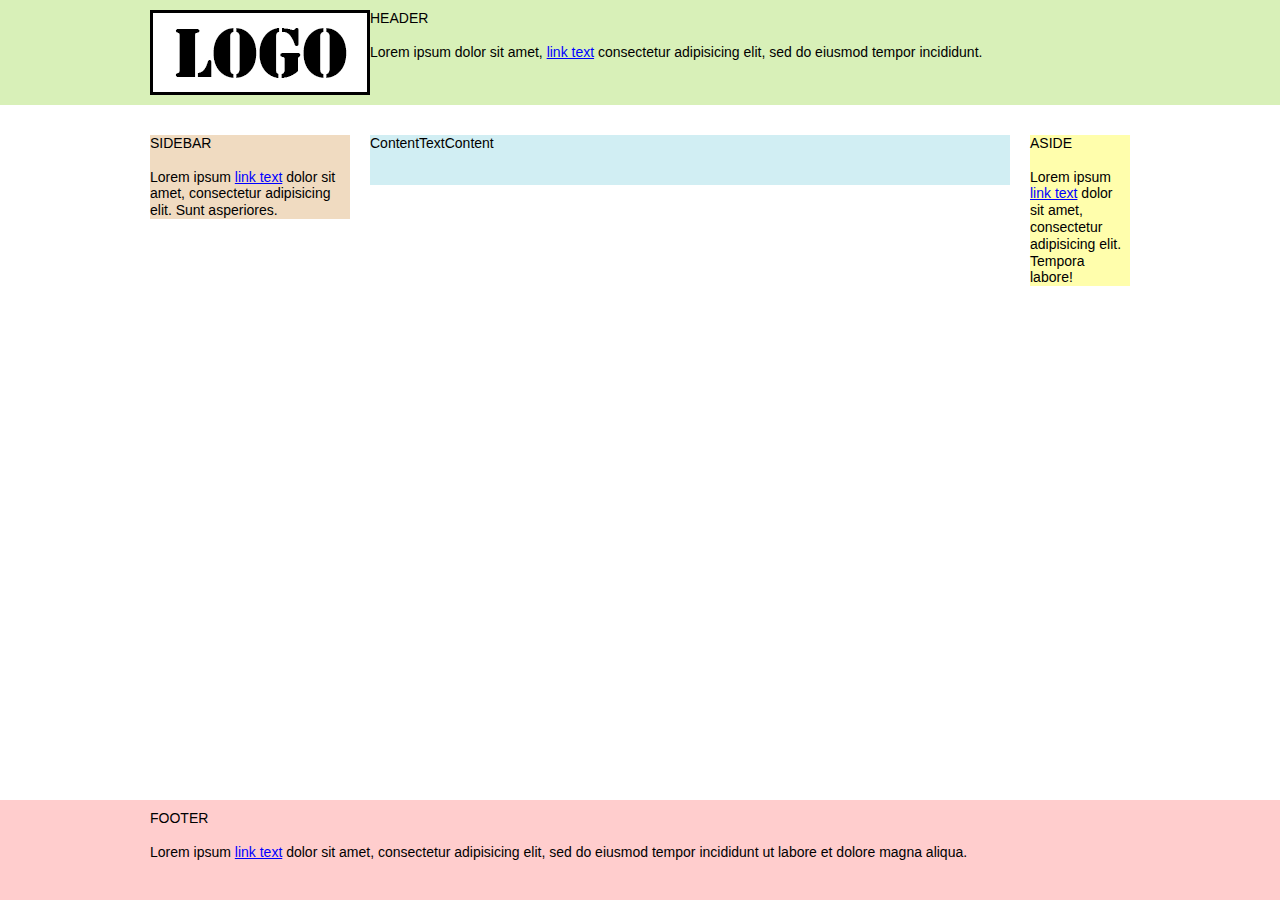
==== index.html @ d997af54 "20151201 1" ====
<!DOCTYPE HTML>
<html>
<head>
	<meta charset="UTF-8">
	<title>WebSite - Home</title>
	<!--[if IE]><script src="http://html5shim.googlecode.com/svn/trunk/html5.js"></script><![endif]-->
	<!--Mobile optimized-->
	<meta name="viewport" content="width=device-width, initial-scale=1">
	<meta name="apple-mobile-web-app-capable" content="yes">
	<meta name="apple-mobile-web-app-status-bar-style" content="black">
	<!--Favicon-->
	<link href="favicon.ico" rel="shortcut icon">
	<!--Main style-->
	<link href="css/all.css" rel="stylesheet" media="screen">
	<!--Media queries style-->
	<link href="css/mq-all.css" rel="stylesheet" media="screen">
	<!--style for IE-->
	<!--[if lte IE 8]><link rel="stylesheet" href="css/ie8.css" media="screen, projection"><![endif]-->
</head>
<body>
<!--wrapper-->
<div class="wrapper">
	<!--header-->
	<header class="header">
		<div class="max-wrap">
			<!--header holder-->
			<div class="header-holder">
				<!--logo-->
				<strong class="logo"><a href="#">WebSite</a></strong>
				<!--logo end-->
				<p>HEADER <br /><br /> Lorem ipsum dolor sit amet, <a href="#">link text</a> consectetur adipisicing elit, sed do eiusmod tempor incididunt.</p>
			</div>
			<!--header holder end-->
		</div>
	</header>
	<!--header end-->

	<!--main-->
	<div class="main">
		<div class="max-wrap">
			<!--main holder-->
			<div class="main-holder">
				<!--main content wrapper-->
				<div class="content-wrap">
					<!--main content-->
					<div class="content">
						ContentTextContent
					</div>
					<!--main content end-->
				</div>
				<!--main content wrapper end-->

				<!--sidebar-->
				<aside class="sidebar">
					SIDEBAR <br /> <br /> Lorem ipsum <a href="#">link text</a> dolor sit amet, consectetur adipisicing elit. Sunt asperiores.
				</aside>
				<!--sidebar-->

				<!--aside-->
				<aside class="aside">
					ASIDE <br /> <br /> Lorem ipsum <a href="#">link text</a> dolor sit amet, consectetur adipisicing elit. Tempora labore!
				</aside>
				<!--aside end-->
			</div>
			<!--main holder end-->
		</div>
	</div>
	<!--main end-->
</div>
<!--wrapper end-->

<!--footer-->
<footer class="footer">
	<div class="max-wrap">
		<!--footer holder-->
		<div class="footer-holder">
			<p>FOOTER <br /> <br /> Lorem ipsum <a href="#">link text</a> dolor sit amet, consectetur adipisicing elit, sed do eiusmod tempor incididunt ut labore et dolore magna aliqua.</p>
		</div>
		<!--footer holder end-->
	</div>
</footer>
<!--footer end-->

<!--JQuery library-->
<script src="js/jquery-1.11.3.min.js"></script>
<!--JQuery UI-->
<script src="js/jquery-ui.min.js"></script>
<!--Widgets-->
<script src="js/widgets.js"></script>
<!--Main functions-->
<script src="js/functions.js"></script>
</body>
</html>
---- css/all.css ----
@import url(fonts.css);
@import url(normalize.css);
@import url(buttons.css);
@import url(sp.css);
@import url(widgets.css);

/*fonts*/
/*@import url(fonts.css);*/
/*fonts end*/

/*normalize*/
/*@import url(normalize.css);*/
/*normalize end*/

/*------ typographic styles ------*/
body{
	font: 14px/1.2 Arial, Helvetica, sans-serif;
	height: 100%;
	color: #000;
	background: #fff;
	min-width: 990px;
}
h1, h2, h3, h4, h5, h6{
	font-weight: 700;
	margin: 0;
	color: #000;
}
h1{
	font-size: 26px;
	line-height: 30px;
	padding: 0 0 20px;
}
h2{
	font-size: 18px;
	line-height: 22px;
	padding: 0 0 20px;
}
h3{
	font-size: 16px;
	line-height: 18px;
	padding: 0 0 15px;
}
h4{
	font-size: 14px;
	line-height: 16px;
	padding: 0 0 10px;
}
h5{
	font-size: 14px;
	line-height: 16px;
	font-weight: 100;
	padding: 0 0 5px;
}
h6{
	font-size: 12px;
	line-height: 14px;
	font-weight: 100;
	padding: 0 0 5px;
}
p{
	padding: 0 0 20px;
	margin: 0;
}
hr{
	line-height: 1px;
	height: 0;
	border: none;
	background: none;
	border-bottom: 1px solid #000;
	margin-bottom: 25px;
}
a{
	color: #00f;
	outline: none;
	text-decoration: underline;
	cursor: pointer;
}
a:hover{
	text-decoration: none;
}
img{
	border: none;
	vertical-align: top;
}
/*
************************************************************
***  If custom font is used globally through css style  ***
***  use this template for tags "b, strong, i, em"       ***
************************************************************
b, strong{
	font-family:'fontNameBold';	
	font-weight:normal;
}
i, em{
	font-family:'fontNameItalic';
	font-style:normal;
}
i b,
i strong
em b,
em strong,
b i,
b em,
strong i,
strong em{
	font-family: 'fontNameBoldItalic';
	font-weight:normal;
	font-style:normal;
}
*/
/*------ typographic styles end ------*/

/*reset-ul*/
[class$="-list"],
[class$="-list"] ul{
	margin:0;
	list-style:none;
	border:0;
	padding:0;
	background:none;
}
/*reset-ul end*/

/*clearfix*/
/*@import url(clearfix.css);*/
/*clearfix end*/

/*sp*/
/*@import url(sp.css);*/
/*sp end*/

/*btn*/
/*@import url(buttons.css);*/
/*btn end*/

/*gradient*/
/*@import url(gradient.css);*/
/*gradient end*/

/*elements form style*/
input[type="text"],
input[type="password"],
input[type="email"],
input[type="search"],
textarea{
	display: block;
	color: #000;
	font: 14px/30px Arial, Helvetica, sans-serif;
	height: 32px;
	width: 100%;
	padding: 0 13px;
	background: #fff;
	box-shadow: none;
	border-radius: 4px;
	border: 1px solid #d5d5d5;
	-webkit-box-sizing: border-box;
	-moz-box-sizing: border-box;
	box-sizing: border-box;
}
textarea{
	padding: 8px 13px;
	min-height: 114px;
	height: 114px;
	line-height: 16px;
	resize: vertical;
}
/*placeholder style*/
input::-webkit-input-placeholder{ color: #968f83; }
textarea::-webkit-input-placeholder{ color: #968f83; }
input:-moz-placeholder{ color: #968f83; }
textarea:-moz-placeholder{ color: #968f83; }
input::-moz-placeholder{ color: #968f83; opacity: 1; }
textarea::-moz-placeholder{ color: #968f83; opacity: 1; }
input:-ms-input-placeholder{ color: #968f83; opacity: 1; }
textarea:-ms-input-placeholder{ color: #968f83; opacity: 1; }
input.placeholder{ color: #968f83; opacity: 1; }
textarea.placeholder{ color: #968f83; opacity: 1; }
/*placeholder style end*/
/*placeholder hidden*/
input:focus::-webkit-input-placeholder,
textarea:focus::-webkit-input-placeholder{ color: transparent !important; }
input:focus:-moz-placeholder,
textarea:focus:-moz-placeholder{ color: transparent !important; }
input:focus::-moz-placeholder,
textarea:focus::-moz-placeholder{ color: transparent !important; }
input:focus:-ms-input-placeholder,
textarea:focus:-ms-input-placeholder{ color: transparent !important; }
input.placeholder:focus,
textarea.placeholder:focus{ color: transparent !important; }
/*placeholder hidden end*/
.form-line{ padding: 0 0 10px; }
.label-holder{ padding: 0 0 10px; }
.label-holder,
label{
	color: #000;
	font-size: 13px;
	line-height: 15px;
}
.form-buttons{ padding: 0; }
/*form focus*/
input[type="text"]:focus,
input[type="password"]:focus,
input[type="email"]:focus,
input[type="search"]:focus,
textarea:focus{
	border-color: #1caff6;
	box-shadow: inset 0 0 0 1px #1caff6, 0 0 20px rgba(28, 175, 246, 0.76);
}
input:focus::-webkit-input-placeholder{ color: #9e9e9e; }
input:focus:-moz-placeholder{ color: #9e9e9e; }
input:focus::-moz-placeholder{ color: #9e9e9e; opacity: 1; }
input:focus:-ms-input-placeholder{ color: #9e9e9e; opacity: 1; }
input:focus .placeholder{ color: #9e9e9e; opacity: 1; }
/*form focus end*/
/*form error*/
input.error,
textarea.error{
	color: #ff4e3d;
	border-color: #ff4e3d;
	box-shadow: inset 0 0 0 1px #ff4e3d, inset 0 0 20px 0 rgba(255, 78, 61, 0.86);
}
input.error::-webkit-input-placeholder{ color: #f00; }
input.error:-moz-placeholder{ color: #f00; }
input.error::-moz-placeholder{ color: #f00; opacity: 1; }
input.error:-ms-input-placeholder{ color: #f00; opacity: 1; }
input.error .placeholder{ color: #f00; opacity: 1; }
/*form error end*/
/*radio and checkbox*/
input[type="radio"]{ float: left; height: 15px; width: 16px; margin: 0; padding: 0; }
input[type="checkbox"]{ width: 16px; height: 16px; padding: 0; margin: 0; }
/*radio and checkbox end*/
/*form error end*/
/*elements form style end*/

/*unordered list (UL) styling*/
.default-list{
	padding: 0 0 15px;
}
.default-list li{
	padding: 0 0 10px 25px;
	position: relative;
}
.default-list li:after{
	content: '';
	position: absolute;
	left: 5px;
	top: 5px;
	height: 5px;
	width: 5px;
	background: #7e7e7e;
	border-radius: 50%;
}
/*unordered list (UL) styling end*/

/*numbered list (OL) styling*/
.decimal-list{
	counter-reset: section;
	padding: 0 0 10px;
	font-size: 12px;
	line-height: 1.333;
}
.decimal-list:after{
	content: "";
	display: block;
	clear: both;
}
.decimal-list > li{
	counter-increment: section;
	height: 1%;
	overflow: hidden;
	padding: 0 0 10px 50px;
}
.decimal-list > li:before{
	float: left;
	text-align: center;
	width: 20px; /*ширина контейнера с номером*/
	height: 20px; /*высота контейнера с номером*/
	content: counter(section); /*content: counter(section) ".";*/
	border: 1px solid #000; /*бордер на нумерации*/
	line-height: 20px;
	padding: 3px; /*внутренние отступы в контейнере с номером*/
	margin: 0 10px 0 -40px; /*выдижение контейнера за пределы пункта меню*/
}
/*numbered list (OL) styling end*/

/*default table styling*/
.default-table{
	width: 100%;
	border: none;
	margin-bottom: 20px;
}
.default-table td,
.default-table th{
	padding: 10px;
	font-size: 15px;
	line-height: 1.26;
	background-color: #e8e8e3;
	border: 2px solid #f7f7f7;
	text-align: center;
}
.default-table tbody td{
	vertical-align: top;
}
.default-table thead th:first-child,
.default-table tbody td:first-child{
	text-align: left;
}
.default-table thead th{
	color: #676556;
	font-size: 15px;
	font-weight: bold;
	vertical-align: top;
	background-color: #deddd8;
}
/*default table styling end*/

/*main blocks*/
.wrapper{
	margin: 0 auto;
	min-height: 100%;
	height: auto !important;
	height: 100%;
	overflow: hidden;
	position: relative;
}
.header{
	position: relative;
	z-index: 5;
}
.main{
	padding: 30px 0 130px;
	position: relative;
	clear: both;
	z-index: 4;
}
.main-holder{
	width: 100%;
}
.main-holder:before,
.main-holder:after { content: ""; display: table; }
.main-holder:after { clear: both; }
.content-wrap{
	float: left;
	width: 100%;
}
.content-wrap .content{
	margin: 0 120px 0 220px;
	min-height: 50px;
}
.sidebar{
	display: inline;
	float: left;
	margin: 0 0 0 -100%;
	width: 200px;
}
.aside{
	display: inline;
	float: right;
	margin: 0 0 0 -100px;
	width: 100px;
}
.footer{
	margin: -100px auto 0;
	height: 100px;
	position: relative;
	clear: both;
	z-index: 5;
}
.max-wrap{
	max-width: 990px;
	margin: 0 auto;
	padding: 0 5px;
}
/*main blocks end*/

/*header*/
/*header holder*/
.header-holder{
	padding: 10px 0;
}
.header-holder:before,
.header-holder:after { content: ""; display: table; }
.header-holder:after { clear: both; }
/*logo*/
.logo{
	float: left;
	background: url(../img/logo.png) no-repeat;
	width: 220px;
	height: 85px;
	text-indent: -9999px;
	overflow: hidden;
	margin: 0;
}
.logo a{
	display: block;
	height: 100%;
}
/*logo end*/

/*header holder end*/
/*header end*/

/*main*/
/*main end*/

/*footer*/
/*footer holder*/
.footer-holder{
	padding: 10px 0 0;
}
/*footer holder end*/
/*footer end*/

.header{ background: #d8f0b8; }
.content{ background: #d1eef3; }
.sidebar{ background: #f0dbc1; }
.aside{ background: #fffeac; }
.footer{ background: #ffcdcd; }
---- css/mq-all.css ----
@import url(768.css) only screen and (max-width:991px);
@import url(640.css) only screen and (max-width:767px);
@import url(320.css) only screen and (max-width:639px);
---- css/ie8.css ----
﻿
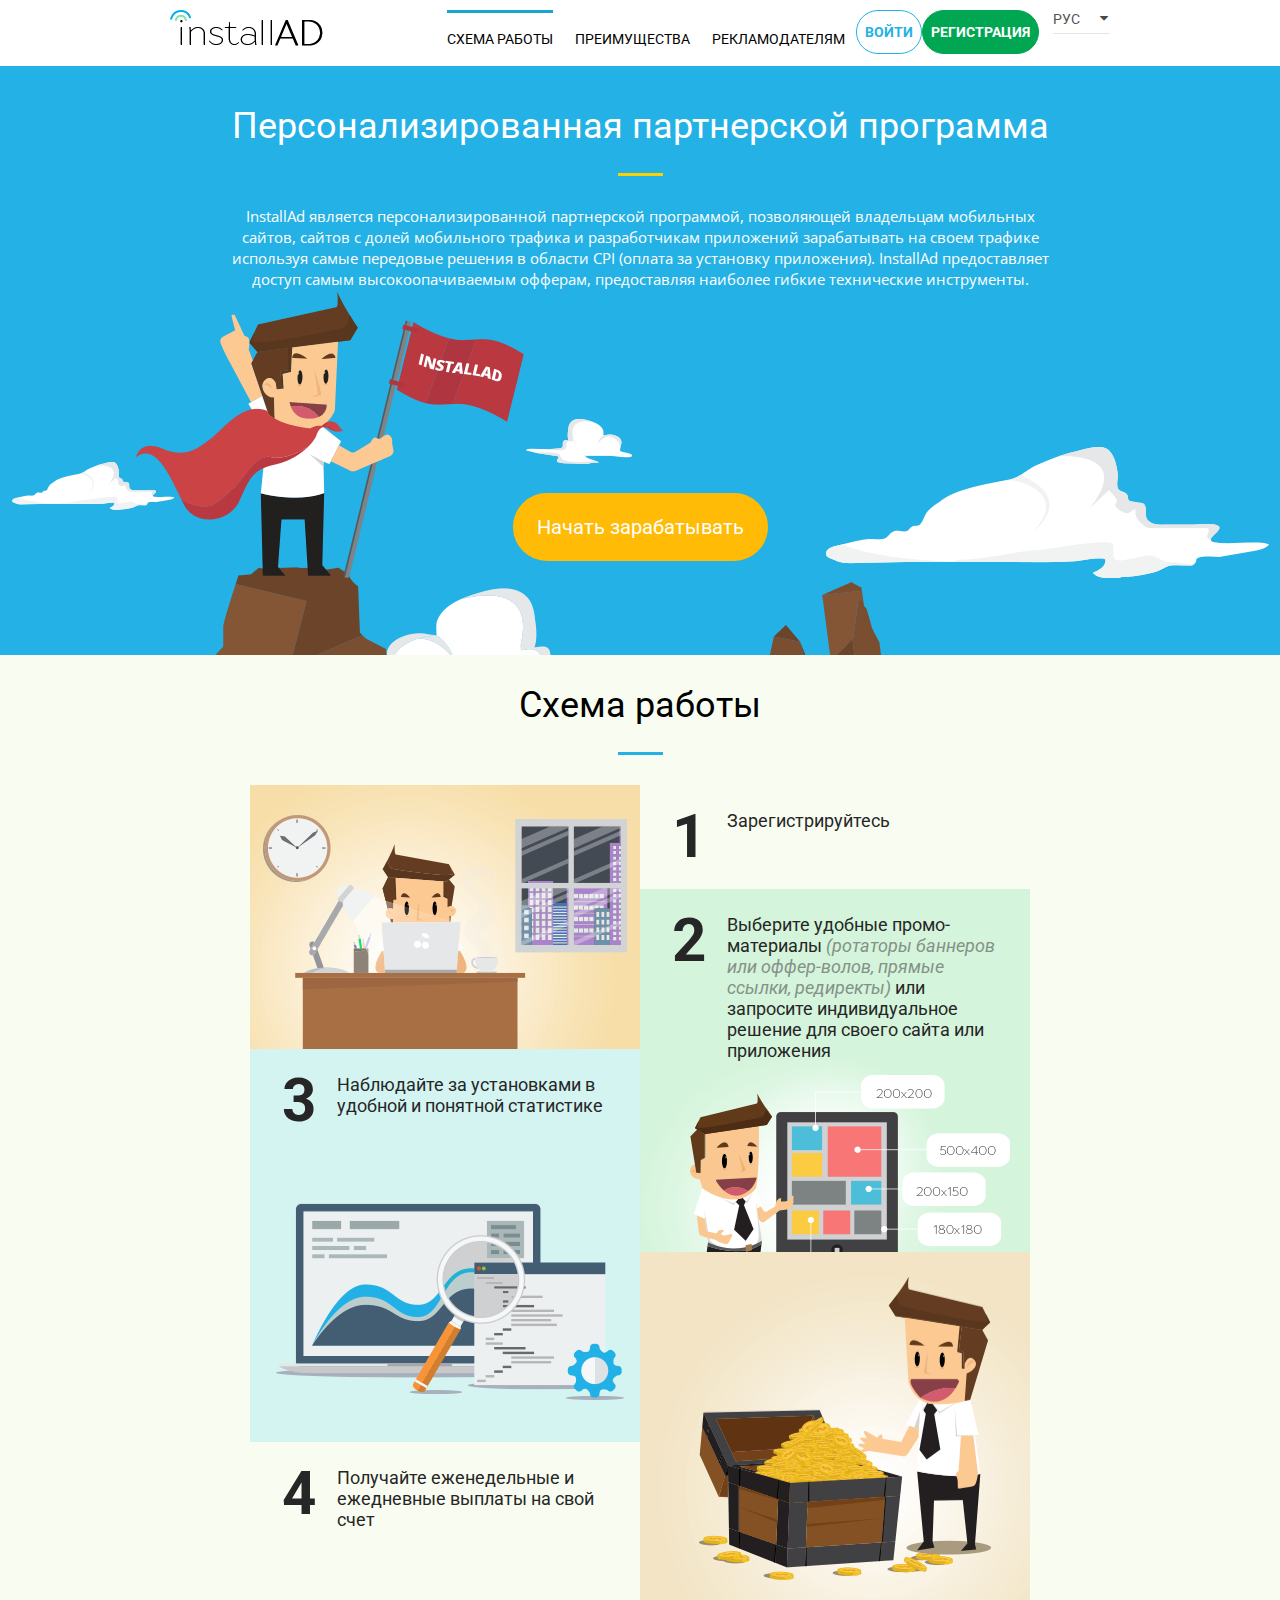
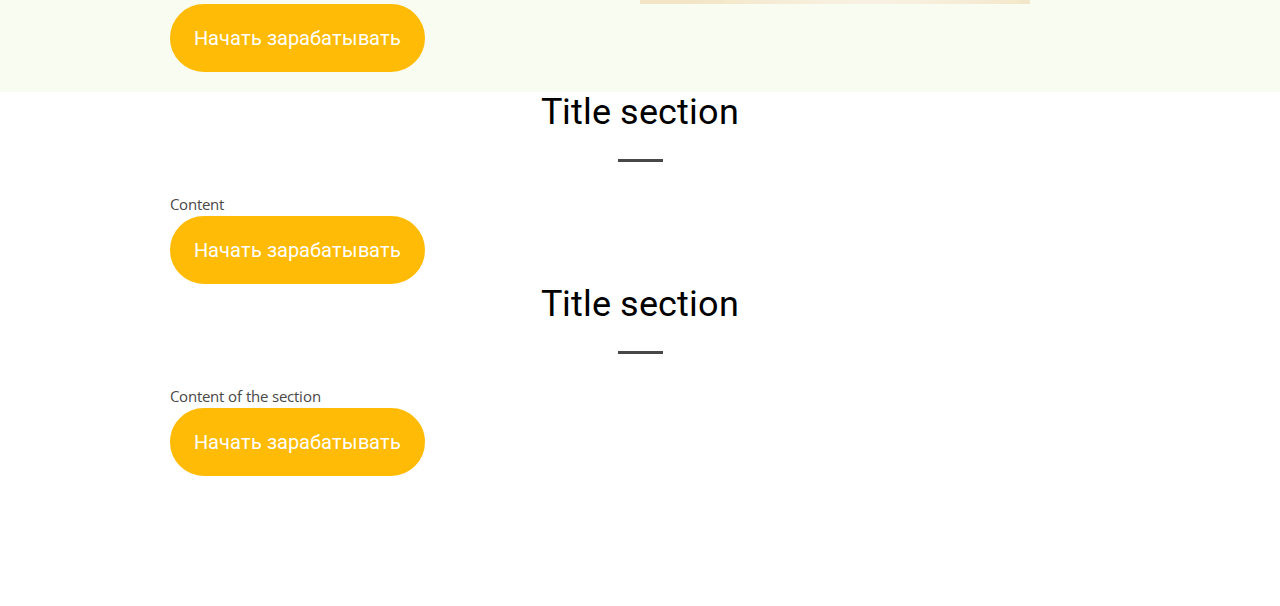
==== commit 42476dd2: "20151202 1" ====
--- a/index.html
+++ b/index.html
@@ -2,7 +2,7 @@
 <html>
 <head>
 	<meta charset="UTF-8">
-	<title>WebSite - Home</title>
+	<title>InstallAD</title>
 	<!--[if IE]><script src="http://html5shim.googlecode.com/svn/trunk/html5.js"></script><![endif]-->
 	<!--Mobile optimized-->
 	<meta name="viewport" content="width=device-width, initial-scale=1">
@@ -18,7 +18,6 @@
 	<!--[if lte IE 8]><link rel="stylesheet" href="css/ie8.css" media="screen, projection"><![endif]-->
 </head>
 <body>
-<!--wrapper-->
 <div class="wrapper">
 	<!--header-->
 	<header class="header">
@@ -26,9 +25,36 @@
 			<!--header holder-->
 			<div class="header-holder">
 				<!--logo-->
-				<strong class="logo"><a href="#">WebSite</a></strong>
-				<!--logo end-->
-				<p>HEADER <br /><br /> Lorem ipsum dolor sit amet, <a href="#">link text</a> consectetur adipisicing elit, sed do eiusmod tempor incididunt.</p>
+				<strong class="logo"><a href="#">InstallAD</a></strong><!--logo end-->
+				<!--lang-->
+				<div class="lang">
+					<div class="lang-active"><a>Рус</a></div>
+					<i class="fa fa-caret-down"></i>
+					<ul class="lang-list">
+						<li><a href="#">Eng</a></li>
+						<li><a href="#">Ger</a></li>
+					</ul>
+				</div>
+				<!--lang end-->
+				<!--header options-->
+				<div class="header-options">
+					<!-- main navigation -->
+					<nav class="nav">
+						<ul class="nav-list">
+							<li class="active"><a>Схема работы</a></li>
+							<li><a href="#">Преимущества</a></li>
+							<li><a href="#">Рекламодателям</a></li>
+						</ul>
+					</nav>
+					<!-- main navigation end -->
+					<!--login group-->
+					<div class="login-group">
+						<a href="#" class="btn-login">войти</a>
+						<a href="#" class="btn-reg">регистрация</a>
+					</div>
+					<!--login group end-->
+				</div>
+				<!--header options end-->
 			</div>
 			<!--header holder end-->
 		</div>
@@ -37,49 +63,84 @@
 
 	<!--main-->
 	<div class="main">
-		<div class="max-wrap">
-			<!--main holder-->
-			<div class="main-holder">
-				<!--main content wrapper-->
-				<div class="content-wrap">
-					<!--main content-->
-					<div class="content">
-						ContentTextContent
+		<!--section personalization-->
+		<section class="section sect-person">
+			<div class="max-wrap">
+				<div class="sect-person-holder">
+					<div class="sect-title sect-person-title"><h2>Персонализированная партнерской программа</h2></div>
+					<div class="sect-person-text">InstallAd является персонализированной партнерской программой, позволяющей владельцам мобильных сайтов, сайтов с долей мобильного трафика и разработчикам приложений зарабатывать на своем трафике используя самые передовые решения в области CPI (оплата за установку приложения). InstallAd предоставляет доступ самым высокоопачиваемым офферам, предоставляя наиболее гибкие технические инструменты.</div>
+					<div class="sect-person-earn">
+						<a href="#" class="btn-default">Начать зарабатывать</a>
 					</div>
-					<!--main content end-->
 				</div>
-				<!--main content wrapper end-->
+			</div>
+		</section>
+		<!--section personalization-->
 
-				<!--sidebar-->
-				<aside class="sidebar">
-					SIDEBAR <br /> <br /> Lorem ipsum <a href="#">link text</a> dolor sit amet, consectetur adipisicing elit. Sunt asperiores.
-				</aside>
-				<!--sidebar-->
+		<!--section scheme work-->
+		<section class="section sect-scheme">
+			<div class="max-wrap">
+				<div class="sect-scheme-holder">
+					<div class="sect-title sect-scheme-title"><h2>Схема работы</h2></div>
+					<div class="scheme">
+						<div class="scheme-col scheme-col-right">
+							<div class="scheme-item scheme-item-01">
+								<span class="scheme-item-num">1</span>
+								<div class="scheme-item-text">Зарегистрируйтесь</div>
+							</div>
+							<div class="scheme-item scheme-item-02">
+								<span class="scheme-item-num">2</span>
+								<div class="scheme-item-text">Выберите удобные промо-материалы <em>(ротаторы баннеров или оффер-волов, прямые ссылки, редиректы)</em> или запросите индивидуальное решение для своего сайта или приложения</div>
+							</div>
+							<div class="scheme-item scheme-item-postfix"></div>
+						</div>
+						<div class="scheme-col scheme-col-left">
+							<div class="scheme-item scheme-item-prefix"></div>
+							<div class="scheme-item scheme-item-03">
+								<span class="scheme-item-num">3</span>
+								<div class="scheme-item-text">Наблюдайте за установками в удобной и понятной статистике</div>
+							</div>
+							<div class="scheme-item scheme-item-04">
+								<span class="scheme-item-num">4</span>
+								<div class="scheme-item-text">Получайте еженедельные и ежедневные выплаты на свой счет</div>
+							</div>
+						</div>
+					</div>
+					<a href="#" class="btn-default">Начать зарабатывать</a>
+				</div>
+			</div>
+		</section>
+		<!--section scheme work-->
 
-				<!--aside-->
-				<aside class="aside">
-					ASIDE <br /> <br /> Lorem ipsum <a href="#">link text</a> dolor sit amet, consectetur adipisicing elit. Tempora labore!
-				</aside>
-				<!--aside end-->
+		<!--section benefits-->
+		<section class="section sect-benefits">
+			<div class="max-wrap">
+				<div class="sect-benefits-holder">
+					<div class="sect-title sect-benefits-title"><h2>Title section</h2></div>
+					<ul class="benefits-list">Content
+						<li class="benefits-item"></li>
+					</ul>
+					<a href="#" class="btn-default">Начать зарабатывать</a>
+				</div>
 			</div>
-			<!--main holder end-->
-		</div>
+		</section>
+		<!--section benefits-->
+
+		<!--section aaa-->
+		<section class="section sect-aaa">
+			<div class="max-wrap">
+				<div class="sect-holder">
+					<div class="sect-title"><h2>Title section</h2></div>
+					<div class="sect-content">Content of the section</div>
+					<a href="#" class="btn-default">Начать зарабатывать</a>
+				</div>
+			</div>
+		</section>
+		<!--section aaa-->
 	</div>
 	<!--main end-->
 </div>
 <!--wrapper end-->
-
-<!--footer-->
-<footer class="footer">
-	<div class="max-wrap">
-		<!--footer holder-->
-		<div class="footer-holder">
-			<p>FOOTER <br /> <br /> Lorem ipsum <a href="#">link text</a> dolor sit amet, consectetur adipisicing elit, sed do eiusmod tempor incididunt ut labore et dolore magna aliqua.</p>
-		</div>
-		<!--footer holder end-->
-	</div>
-</footer>
-<!--footer end-->
 
 <!--JQuery library-->
 <script src="js/jquery-1.11.3.min.js"></script>
--- a/css/all.css
+++ b/css/all.css
@@ -1,3 +1,5 @@
+@import url(https://fonts.googleapis.com/css?family=Open+Sans|Roboto:400,400italic,700&subset=latin,cyrillic);
+@import url(../font-awesome-4.5.0/css/font-awesome.min.css);
 @import url(fonts.css);
 @import url(normalize.css);
 @import url(buttons.css);
@@ -14,11 +16,10 @@
 
 /*------ typographic styles ------*/
 body{
-	font: 14px/1.2 Arial, Helvetica, sans-serif;
+	font: 15px/24px 'Open Sans', Arial, Helvetica, sans-serif;
 	height: 100%;
-	color: #000;
+	color: #4a4747;
 	background: #fff;
-	min-width: 990px;
 }
 h1, h2, h3, h4, h5, h6{
 	font-weight: 700;
@@ -31,8 +32,7 @@
 	padding: 0 0 20px;
 }
 h2{
-	font-size: 18px;
-	line-height: 22px;
+	font: 36px/40px 'Roboto', Arial, Helvetica, sans-serif;
 	padding: 0 0 20px;
 }
 h3{
@@ -73,7 +73,6 @@
 	color: #00f;
 	outline: none;
 	text-decoration: underline;
-	cursor: pointer;
 }
 a:hover{
 	text-decoration: none;
@@ -314,7 +313,13 @@
 }
 /*default table styling end*/
 
-/*main blocks*/
+.max-wrap{
+	max-width: 960px;
+	margin: 0 auto;
+	padding: 0 10px;
+}
+
+/*main wrapper*/
 .wrapper{
 	margin: 0 auto;
 	min-height: 100%;
@@ -323,57 +328,11 @@
 	overflow: hidden;
 	position: relative;
 }
+/*header*/
 .header{
 	position: relative;
 	z-index: 5;
 }
-.main{
-	padding: 30px 0 130px;
-	position: relative;
-	clear: both;
-	z-index: 4;
-}
-.main-holder{
-	width: 100%;
-}
-.main-holder:before,
-.main-holder:after { content: ""; display: table; }
-.main-holder:after { clear: both; }
-.content-wrap{
-	float: left;
-	width: 100%;
-}
-.content-wrap .content{
-	margin: 0 120px 0 220px;
-	min-height: 50px;
-}
-.sidebar{
-	display: inline;
-	float: left;
-	margin: 0 0 0 -100%;
-	width: 200px;
-}
-.aside{
-	display: inline;
-	float: right;
-	margin: 0 0 0 -100px;
-	width: 100px;
-}
-.footer{
-	margin: -100px auto 0;
-	height: 100px;
-	position: relative;
-	clear: both;
-	z-index: 5;
-}
-.max-wrap{
-	max-width: 990px;
-	margin: 0 auto;
-	padding: 0 5px;
-}
-/*main blocks end*/
-
-/*header*/
 /*header holder*/
 .header-holder{
 	padding: 10px 0;
@@ -385,8 +344,8 @@
 .logo{
 	float: left;
 	background: url(../img/logo.png) no-repeat;
-	width: 220px;
-	height: 85px;
+	width: 153px;
+	height: 36px;
 	text-indent: -9999px;
 	overflow: hidden;
 	margin: 0;
@@ -396,23 +355,317 @@
 	height: 100%;
 }
 /*logo end*/
-
+/*lang*/
+.lang{
+	float: right;
+	letter-spacing: normal;
+	font-size: 14px;
+	min-width: 57px;
+	position: relative;
+	text-align: left;
+	cursor: pointer;
+	-webkit-transition: 0.2s;
+	transition: 0.2s;
+	z-index: 5;
+}
+.lang .fa-caret-down{
+	line-height: 18px;
+	position: absolute;
+	right: 2px;
+	top: 4px;
+	margin-top: -5px;
+}
+.lang .fa-caret-down:before{
+	line-height: 18px;
+}
+.lang-active{
+	white-space: nowrap;
+	overflow: hidden;
+	-ms-text-overflow: ellipsis;
+	text-overflow: ellipsis;
+	padding-right: 14px;
+	border-bottom: 1px solid #e5e5e5;
+}
+.lang:hover .lang-active{ border-color: #24b1e5; }
+.lang a{
+	color: #525252;
+	font: 14px/18px 'Roboto', Arial, Helvetica, sans-serif;
+	text-transform: uppercase;
+	text-decoration: none;
+	display: block;
+	padding: 0 0 5px;
+}
+.lang-list{
+	position: absolute;
+	left: -10%;
+	top: -9999px;
+	padding: 8px 10% 0;
+	min-width: 120%;
+	opacity: 0;
+	-webkit-transition: opacity 0.3s;
+	transition: opacity 0.3s;
+	background: rgba(255, 255, 255, 0.7);
+	-ms-filter: progid:DXImageTransform.Microsoft.Alpha(Opacity=30);
+	filter: progid:DXImageTransform.Microsoft.Alpha(Opacity=30);
+}
+.lang:hover .lang-list{
+	top: 100%;
+	opacity: 1;
+}
+.lang-list li{
+	white-space: nowrap;
+	overflow: hidden;
+	-ms-text-overflow: ellipsis;
+	text-overflow: ellipsis;
+}
+.lang-list a:hover{
+	color: #24b1e5;
+}
+/*lang end*/
+/*header options*/
+.header-options{
+	margin: 0 71px 0 160px;
+	text-align: right;
+	font-size: 0;
+	letter-spacing: -4px;
+}
+/*main navigation*/
+.nav{
+	display: inline-block;
+	vertical-align: top;
+	text-align: left;
+}
+.nav-list li{
+	display: inline-block;
+	margin: 0 11px;
+}
+.nav-list li a{
+	display: inline-block;
+	padding: 20px 0 0;
+	position: relative;
+	font: 14px/18px 'Roboto', Arial, Helvetica, sans-serif;
+	color: #000;
+	letter-spacing: normal;
+	text-decoration: none;
+	text-transform: uppercase;
+	cursor: default;
+}
+.nav-list li a:link{
+	cursor: pointer;
+}
+.nav-list li a:before{
+	content: '';
+	position: absolute;
+	left: 0;
+	top: 0;
+	height: 0;
+	width: 0;
+	border-top: 3px solid #17a6cc;
+	-webkit-transition: 0.2s;
+	transition: 0.2s;
+}
+.nav-list li a:hover:before,
+.nav-list li.active>a:before{
+	width: 100%;
+}
+/*main navigation end*/
+/*login group*/
+.login-group{
+	display: inline-block;
+	vertical-align: top;
+}
+.btn-login{
+	padding: 12px 8px;
+	font: 700 14px/18px 'Roboto', Arial, Helvetica, sans-serif;
+	color: #24b1e5;
+	letter-spacing: normal;
+	text-transform: uppercase;
+	border: 1px solid #24b1e5;
+	background: #fff;
+	border-radius: 50px;
+	-webkit-transition: 0.2s;
+	transition: 0.2s;
+}
+.btn-login:hover{
+	color: #fff;
+	background: #24b1e5;
+}
+.btn-login:active{
+	color: #fff;
+	background: #0f95e5;
+}
+.btn-reg{
+	padding: 12px 8px;
+	font: 700 14px/18px 'Roboto', Arial, Helvetica, sans-serif;
+	color: #fff;
+	letter-spacing: normal;
+	text-transform: uppercase;
+	border: 1px solid #00a651;
+	background: #00a651;
+	border-radius: 50px;
+	-webkit-transition: 0.2s;
+	transition: 0.2s;
+}
+.btn-reg:hover{
+	border-color: #12c167;
+	background: #12c167;
+}
+.btn-reg:active{
+	background: #04c152;
+	border-color: #04c152;
+}
+/*login group end*/
+/*header options end*/
 /*header holder end*/
 /*header end*/
 
 /*main*/
+.main{
+	padding: 0 0 130px;
+	position: relative;
+	clear: both;
+	z-index: 4;
+}
+
+/*style for all sections*/
+.sect-title h2{
+	position: relative;
+	text-align: center;
+	padding: 0 0 30px;
+	margin: 0 0 30px;
+}
+.sect-title h2:after{
+	content: '';
+	position: absolute;
+	left: 50%;
+	bottom: 0;
+	height: 0;
+	width: 45px;
+	margin-left: -22px;
+	border-top: 3px solid #4a4747;
+}
+/*style for all sections end*/
+
+/*section personalization*/
+.sect-person{
+	background: #24b1e5 url(../img/bg-personalization.png) no-repeat 50% 100%;
+}
+.sect-person-holder{
+	padding: 40px 0 365px;
+	position: relative;
+}
+.sect-person-title{
+	padding: 0 55px;
+}
+.sect-person-title h2{
+	color: #fff;
+}
+.sect-person-title h2:after{
+	border-top: 3px solid #fdd200;
+}
+.sect-person-text{
+	color: #fff;
+	font-size: 15px;
+	line-height: 21px;
+	text-align: center;
+	padding: 0 55px;
+}
+.sect-person-earn{
+	text-align: center;
+	position: absolute;
+	bottom: 94px;
+	left: 0;
+	width: 100%;
+}
+/*section personalization end*/
+
+/*section scheme work*/
+.sect-scheme{
+	background: #f9fdf1;
+}
+.sect-scheme-holder{
+	padding: 30px 0 20px;
+}
+.sect-scheme-title h2:after{
+	border-color: #24b1e5;
+}
+.scheme{
+	max-width: 780px;
+	margin: 0 auto;
+	overflow: hidden;
+}
+.scheme-col{
+	width: 50%;
+}
+.scheme-col-right{
+	float: right;
+}
+.scheme-col-left{
+	float: left;
+}
+.scheme-item{
+	padding: 20px 32px;
+	overflow: hidden;
+}
+.scheme-item-num{
+	position: relative;
+	font: bold 60px/64px 'Roboto', Arial, Helvetica, sans-serif;
+	color: #262626;
+	float: left;
+	min-width: 55px;
+	padding: 0 10px 0 0;
+}
+.scheme-item-text{
+	font: 18px/21px 'Roboto', Arial, Helvetica, sans-serif;
+	color: #262626;
+	overflow: hidden;
+	padding: 5px 0 0;
+}
+.scheme-item-text > em{
+	font-style: italic;
+	color: #849187;
+}
+.scheme-item-01{
+	background: #f9fdf1;
+}
+.scheme-item-02{
+	background: #d4f4db url(../img/bg-scheme-02.png) no-repeat 0 100%;
+	-webkit-background-size: contain;
+	background-size: contain;
+	min-height: 363px;
+	padding-bottom: 160px;
+}
+.scheme-item-postfix{
+	background: #f2e4c5 url(../img/bg-scheme-04.png) no-repeat 0 100%;
+	-webkit-background-size: contain;
+	background-size: contain;
+	padding: 0;
+}
+.scheme-item-postfix:before{
+	content: '';
+	display: block;
+	padding: 90.2% 0 0;
+}
+.scheme-item-prefix{
+	background: #f7dea9 url(../img/bg-scheme-01.png) no-repeat 0 100%;
+	-webkit-background-size: contain;
+	background-size: contain;
+	padding: 0;
+}
+.scheme-item-prefix:before{
+	content: '';
+	display: block;
+	padding: 67.8% 0 0;
+}
+.scheme-item-03{
+	background: #d4f4f2 url(../img/bg-scheme-03.png) no-repeat 0 100%;
+	-webkit-background-size: contain;
+	background-size: contain;
+	padding-bottom: 79.2%;
+}
+.scheme-item-04{
+	background: #f9fdf1;
+}
+/*section scheme work end*/
 /*main end*/
-
-/*footer*/
-/*footer holder*/
-.footer-holder{
-	padding: 10px 0 0;
-}
-/*footer holder end*/
-/*footer end*/
-
-.header{ background: #d8f0b8; }
-.content{ background: #d1eef3; }
-.sidebar{ background: #f0dbc1; }
-.aside{ background: #fffeac; }
-.footer{ background: #ffcdcd; }+/*main wrapper end*/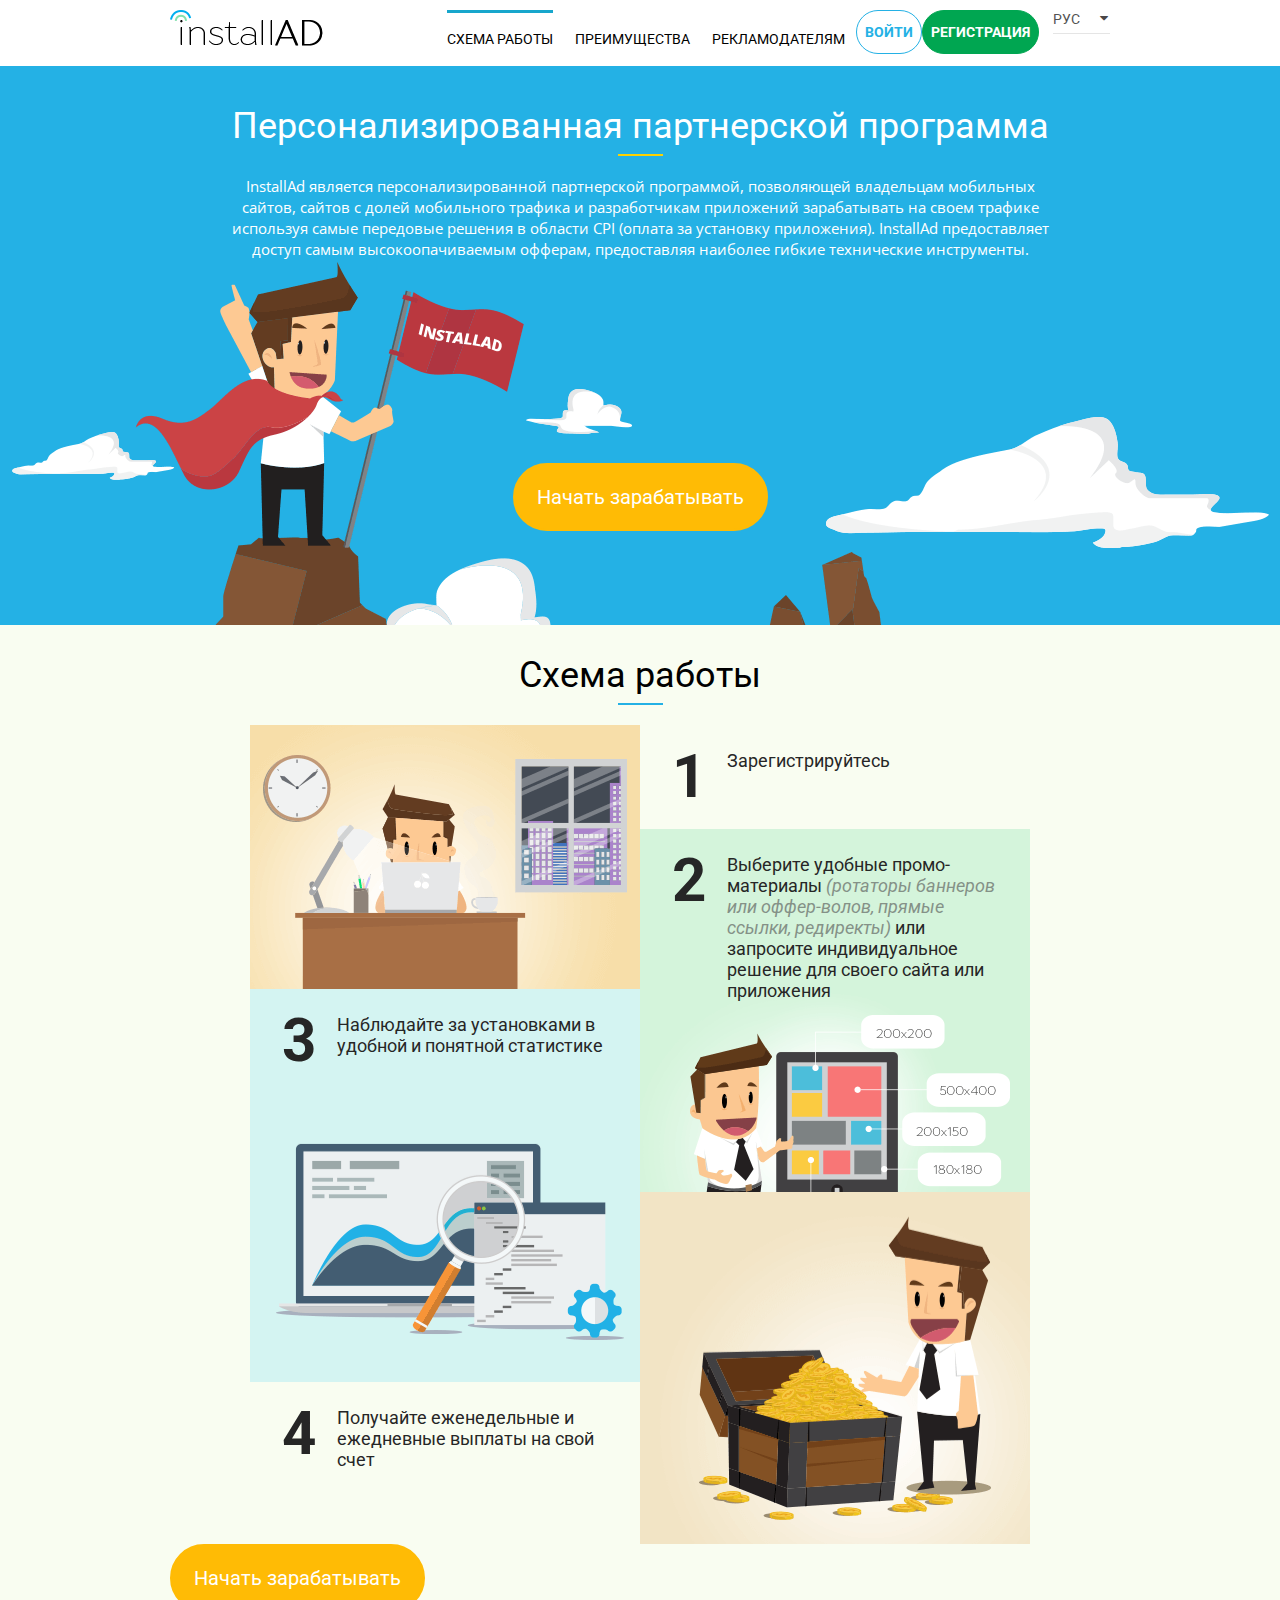
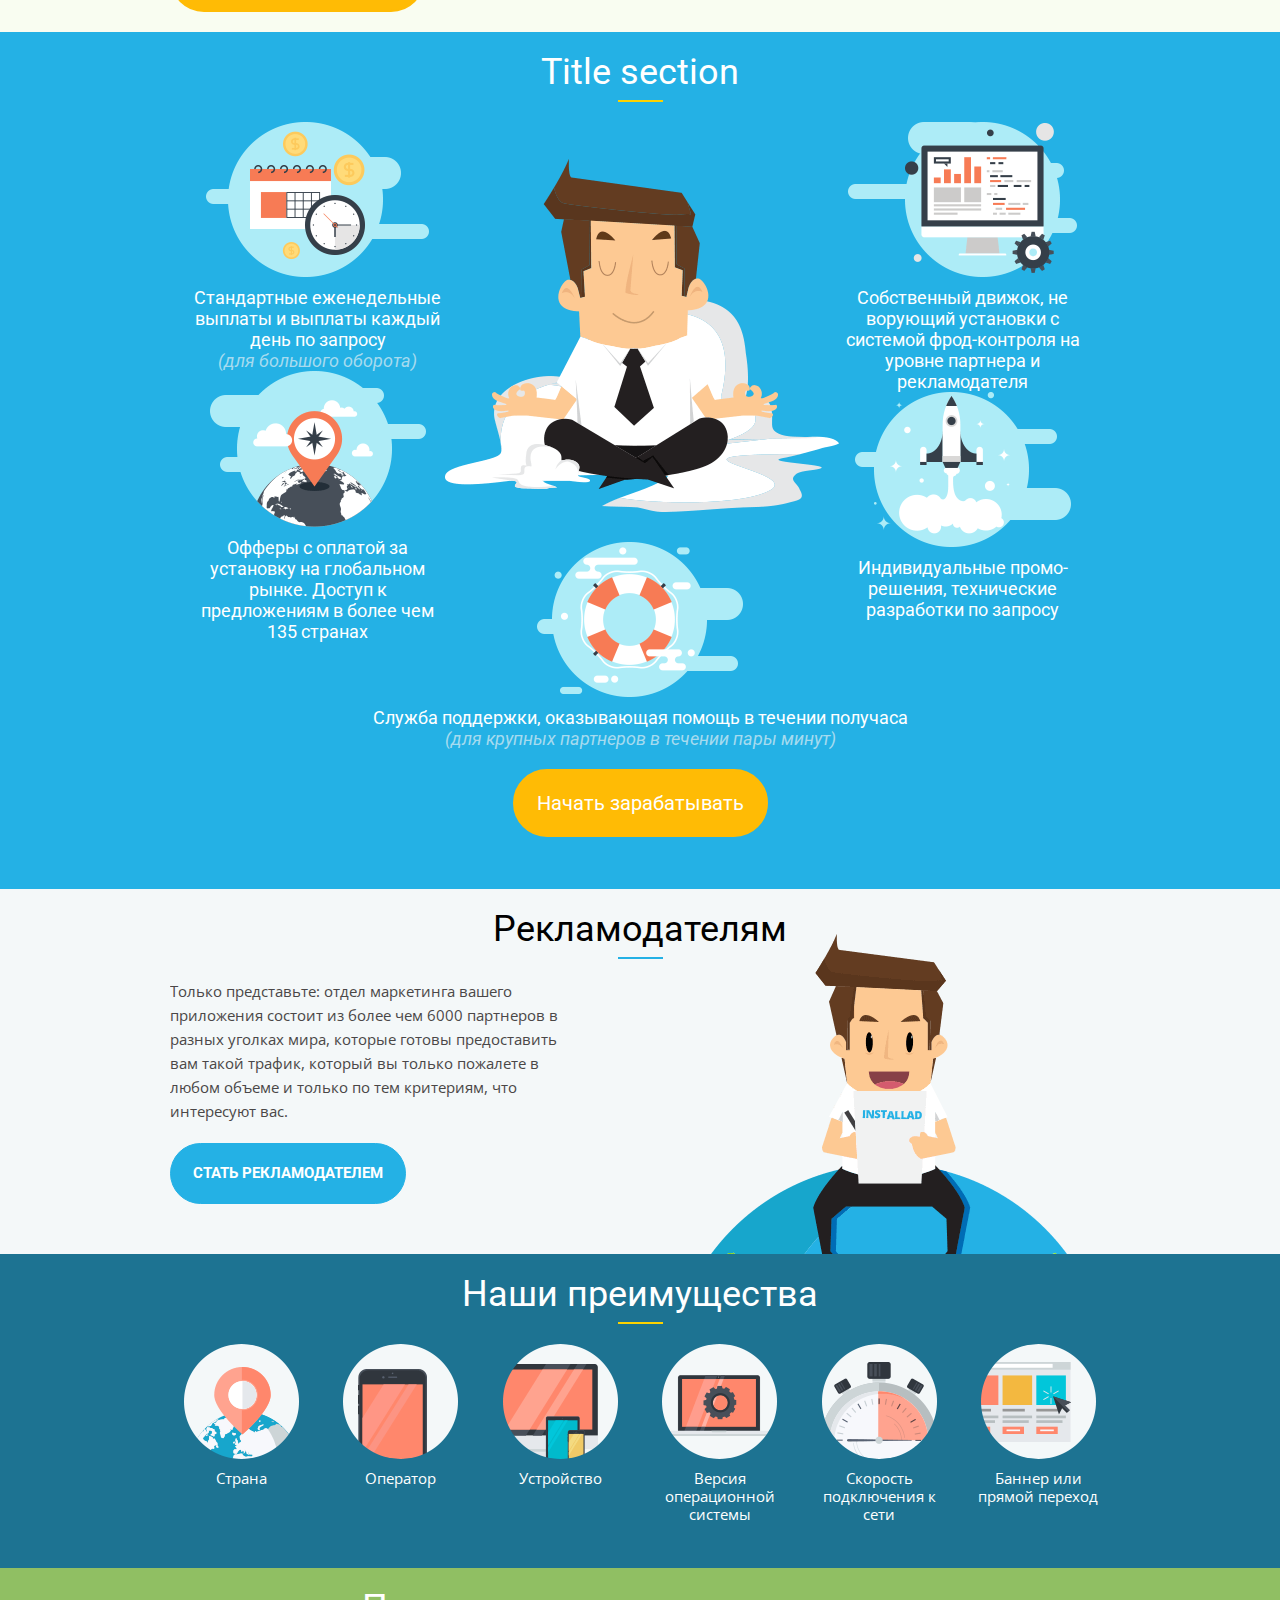
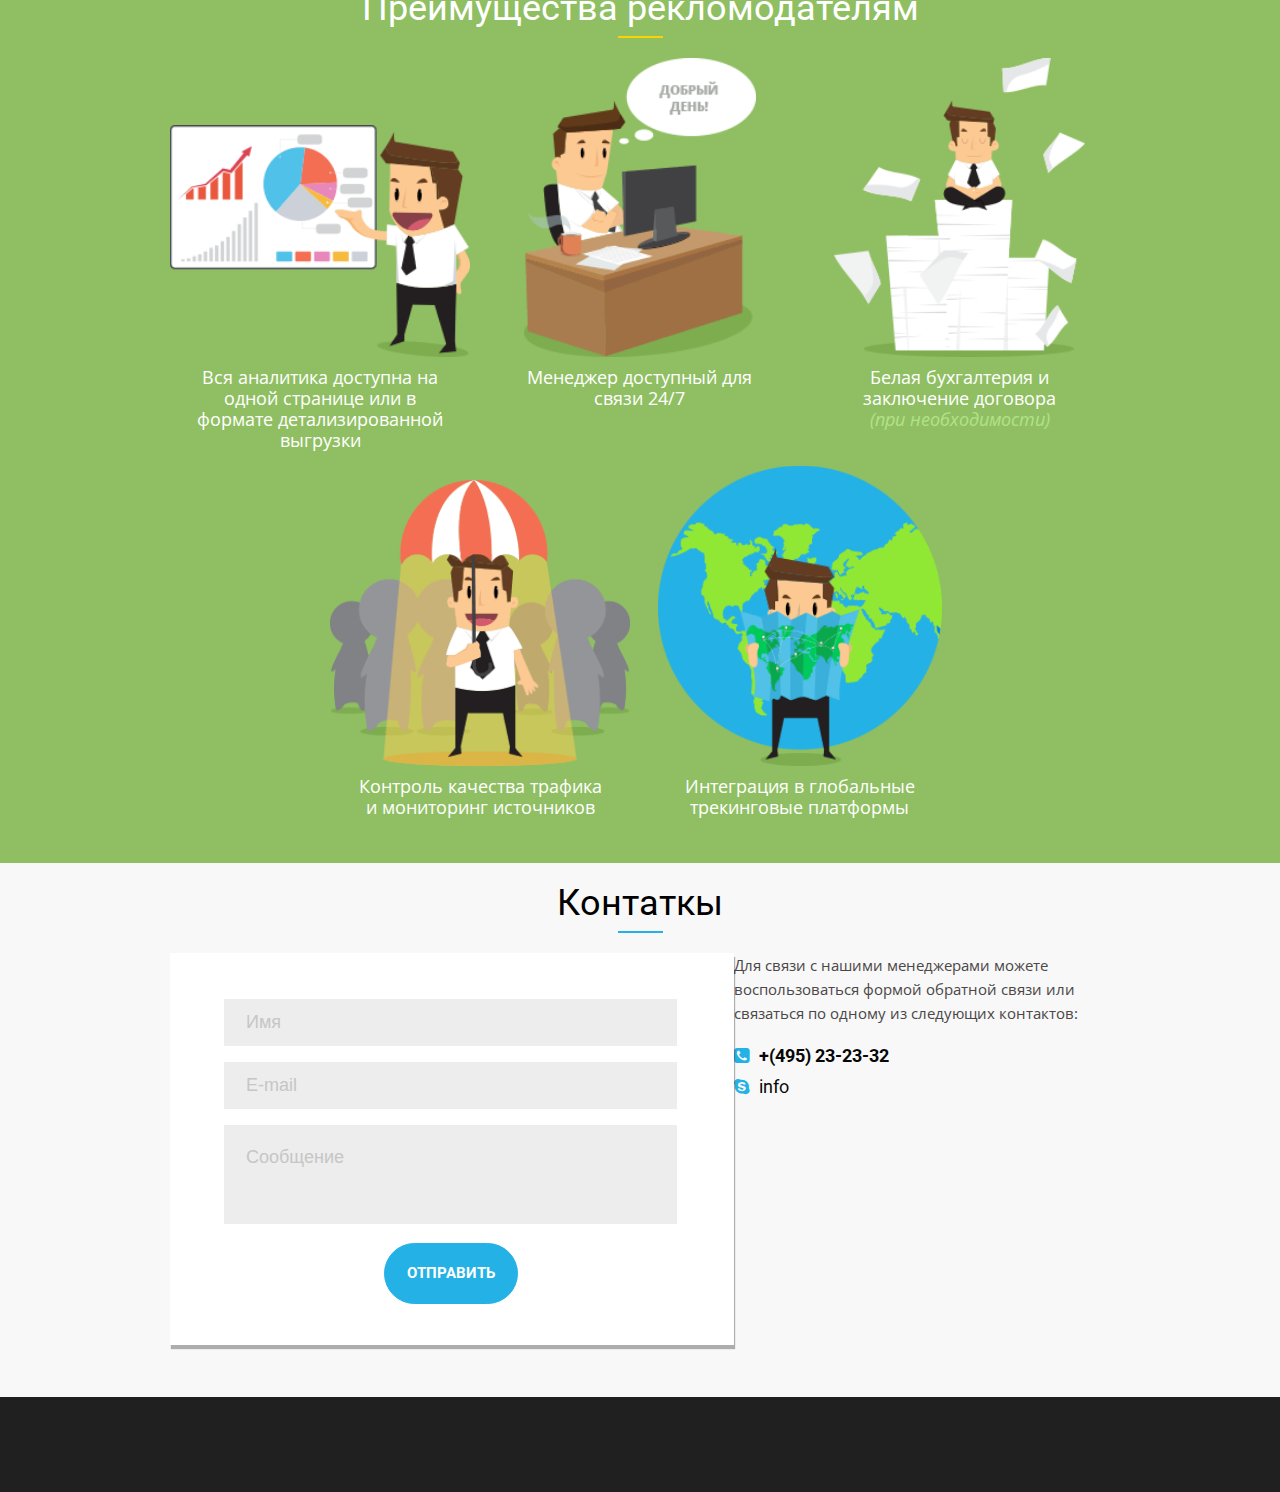
==== commit a87f26e7: "20151202 2" ====
--- a/index.html
+++ b/index.html
@@ -12,8 +12,6 @@
 	<link href="favicon.ico" rel="shortcut icon">
 	<!--Main style-->
 	<link href="css/all.css" rel="stylesheet" media="screen">
-	<!--Media queries style-->
-	<link href="css/mq-all.css" rel="stylesheet" media="screen">
 	<!--style for IE-->
 	<!--[if lte IE 8]><link rel="stylesheet" href="css/ie8.css" media="screen, projection"><![endif]-->
 </head>
@@ -63,7 +61,7 @@
 
 	<!--main-->
 	<div class="main">
-		<!--section personalization-->
+		<!--SECTION PERSONALIZATION-->
 		<section class="section sect-person">
 			<div class="max-wrap">
 				<div class="sect-person-holder">
@@ -75,9 +73,9 @@
 				</div>
 			</div>
 		</section>
-		<!--section personalization-->
-
-		<!--section scheme work-->
+		<!--SECTION PERSONALIZATION end-->
+
+		<!--SECTION SCHEME WORK-->
 		<section class="section sect-scheme">
 			<div class="max-wrap">
 				<div class="sect-scheme-holder">
@@ -110,37 +108,204 @@
 				</div>
 			</div>
 		</section>
-		<!--section scheme work-->
-
-		<!--section benefits-->
+		<!--SECTION SCHEME WORK end-->
+
+		<!--SECTION BENEFITS-->
 		<section class="section sect-benefits">
 			<div class="max-wrap">
 				<div class="sect-benefits-holder">
 					<div class="sect-title sect-benefits-title"><h2>Title section</h2></div>
-					<ul class="benefits-list">Content
-						<li class="benefits-item"></li>
+					<div class="benefits-list">
+						<div class="benefits-bg"><span></span></div>
+						<div class="benefits-col-left">
+							<div class="benefits-item benefits-item-01">
+								<div class="benefits-item-img">
+									<img src="img/icon-benefits-01.png" width="223" height="155" alt="image description" />
+								</div>
+								<div class="benefits-item-text">Стандартные еженедельные выплаты и выплаты каждый день по запросу <em>(для большого оборота)</em></div>
+							</div>
+							<div class="benefits-item benefits-item-02">
+								<div class="benefits-item-img">
+									<img src="img/icon-benefits-02.png" width="216" height="156" alt="image description" />
+								</div>
+								<div class="benefits-item-text">Офферы с оплатой за установку на глобальном рынке. Доступ к предложениям в более чем 135 странах</div>
+							</div>
+						</div>
+						<div class="benefits-col-right">
+							<div class="benefits-item benefits-item-03">
+								<div class="benefits-item-img">
+									<img src="img/icon-benefits-03.png" width="229" height="155" alt="image description" />
+								</div>
+								<div class="benefits-item-text">Собственный движок, не ворующий установки с системой фрод-контроля на уровне партнера и рекламодателя</div>
+							</div>
+							<div class="benefits-item benefits-item-04">
+								<div class="benefits-item-img">
+									<img src="img/icon-benefits-04.png" width="216" height="155" alt="image description" />
+								</div>
+								<div class="benefits-item-text">Индивидуальные промо-решения, технические разработки по запросу</div>
+							</div>
+						</div>
+						<div class="benefits-col-bottom">
+							<div class="benefits-item benefits-item-05">
+								<div class="benefits-item-img">
+									<img src="img/icon-benefits-05.png" width="206" height="155" alt="image description" />
+								</div>
+								<div class="benefits-item-text">Служба поддержки, оказывающая помощь в течении получаса <em>(для крупных партнеров в течении пары минут)</em></div>
+							</div>
+						</div>
+					</div>
+					<div class="sect-benefits-earn">
+						<a href="#" class="btn-default">Начать зарабатывать</a>
+					</div>
+				</div>
+			</div>
+		</section>
+		<!--SECTION BENEFITS end-->
+
+		<!--SECTION ADVERTIZER-->
+		<section class="section sect-advertizer">
+			<div class="max-wrap">
+				<div class="sect-advertizer-holder">
+					<div class="sect-advertizer-bg"></div>
+					<div class="sect-title sect-advertizer-title"><h2>Рекламодателям</h2></div>
+					<div class="sect-advertizer-text">Только представьте: отдел маркетинга вашего приложения состоит из более чем 6000 партнеров в разных уголках мира, которые готовы предоставить вам такой трафик, который вы только пожалете в любом объеме и только по тем критериям, что интересуют вас.</div>
+					<a href="#" class="btn-default-alt">Стать рекламодателем</a>
+				</div>
+			</div>
+		</section>
+		<!--SECTION ADVERTIZER end-->
+
+		<!--SECTION EDGES-->
+		<section class="section sect-edges">
+			<div class="max-wrap">
+				<div class="sect-edges-holder">
+					<div class="sect-title sect-edges-title"><h2>Наши преимущества</h2></div>
+					<ul class="edges-list">
+						<li>
+							<div class="edge-img">
+								<img src="img/icon-edge-01.png" width="115" height="115" alt="image description" />
+							</div>
+							<h3>Страна</h3>
+						</li>
+						<li>
+							<div class="edge-img">
+								<img src="img/icon-edge-02.png" width="115" height="115" alt="image description" />
+							</div>
+							<h3>Оператор</h3>
+						</li>
+						<li>
+							<div class="edge-img">
+								<img src="img/icon-edge-03.png" width="115" height="115" alt="image description" />
+							</div>
+							<h3>Устройство </h3>
+						</li>
+						<li>
+							<div class="edge-img">
+								<img src="img/icon-edge-04.png" width="115" height="115" alt="image description" />
+							</div>
+							<h3>Версия операционной системы</h3>
+						</li>
+						<li>
+							<div class="edge-img">
+								<img src="img/icon-edge-05.png" width="115" height="115" alt="image description" />
+							</div>
+							<h3>Скорость подключения к сети</h3>
+						</li>
+						<li>
+							<div class="edge-img">
+								<img src="img/icon-edge-06.png" width="115" height="115" alt="image description" />
+							</div>
+							<h3>Баннер или прямой переход</h3>
+						</li>
 					</ul>
-					<a href="#" class="btn-default">Начать зарабатывать</a>
-				</div>
-			</div>
-		</section>
-		<!--section benefits-->
-
-		<!--section aaa-->
-		<section class="section sect-aaa">
-			<div class="max-wrap">
-				<div class="sect-holder">
-					<div class="sect-title"><h2>Title section</h2></div>
-					<div class="sect-content">Content of the section</div>
-					<a href="#" class="btn-default">Начать зарабатывать</a>
-				</div>
-			</div>
-		</section>
-		<!--section aaa-->
+				</div>
+			</div>
+		</section>
+		<!--SECTION EDGES end-->
+
+		<!--SECTION VANTAGES-->
+		<section class="section sect-vantages">
+			<div class="max-wrap">
+				<div class="sect-vantages-holder">
+					<div class="sect-title sect-vantages-title"><h2>Преимущества рекломодателям</h2></div>
+					<ul class="vantages-list">
+						<li>
+							<div class="vantage-img vantage-img-01"><div></div></div>
+							<h3>Вся аналитика доступна на одной странице или в формате детализированной выгрузки</h3>
+						</li>
+						<li>
+							<div class="vantage-img vantage-img-02"><div></div></div>
+							<h3>Менеджер доступный для связи 24/7</h3>
+						</li>
+						<li>
+							<div class="vantage-img vantage-img-03"><div></div></div>
+							<h3>Белая бухгалтерия и заключение договора <em>(при необходимости)</em></h3>
+						</li>
+						<li>
+							<div class="vantage-img vantage-img-04"><div></div></div>
+							<h3>Контроль качества трафика и мониторинг источников</h3>
+						</li>
+						<li>
+							<div class="vantage-img vantage-img-05"><div></div></div>
+							<h3>Интеграция в глобальные трекинговые платформы</h3>
+						</li>
+					</ul>
+				</div>
+			</div>
+		</section>
+		<!--SECTION VANTAGES end-->
+
+		<!--SECTION CONTACTS-->
+		<section class="section sect-contacts">
+			<div class="max-wrap">
+				<div class="sect-holder sect-contacts-holder">
+					<div class="sect-title sect-contacts-title"><h2>Контаткы</h2></div>
+					<div class="contacts-wrapper">
+						<div class="contacts">
+							<div class="contacts-text">Для связи с нашими менеджерами можете воспользоваться формой обратной связи или связаться по одному из следующих контактов:</div>
+							<ul class="contacts-list">
+								<li><i class="fa fa-phone-square"></i><b>+(495) 23-23-32</b></li>
+								<li><i class="fa fa-skype"></i>info</li>
+							</ul>
+						</div>
+						<div class="contacts-form">
+							<form action="#" method="get">
+								<div class="form-line">
+									<input type="text" placeholder="Имя" />
+								</div>
+								<div class="form-line">
+									<input type="text" placeholder="E-mail" />
+								</div>
+								<div class="form-line">
+									<textarea placeholder="Сообщение"></textarea>
+								</div>
+								<div class="form-buttons">
+									<div class="btn-default-alt">
+										<span>Отправить</span>
+										<input type="submit" value="" />
+									</div>
+								</div>
+							</form>
+						</div>
+					</div>
+				</div>
+			</div>
+		</section>
+		<!--SECTION CONTACTS end-->
 	</div>
 	<!--main end-->
 </div>
 <!--wrapper end-->
+
+<!--footer-->
+<footer class="footer">
+	<div class="max-wrap">
+		<!--footer holder-->
+		<div class="footer-holder"></div>
+		<!--footer holder end-->
+	</div>
+</footer>
+<!--footer end-->
 
 <!--JQuery library-->
 <script src="js/jquery-1.11.3.min.js"></script>
--- a/css/all.css
+++ b/css/all.css
@@ -80,34 +80,8 @@
 img{
 	border: none;
 	vertical-align: top;
-}
-/*
-************************************************************
-***  If custom font is used globally through css style  ***
-***  use this template for tags "b, strong, i, em"       ***
-************************************************************
-b, strong{
-	font-family:'fontNameBold';	
-	font-weight:normal;
-}
-i, em{
-	font-family:'fontNameItalic';
-	font-style:normal;
-}
-i b,
-i strong
-em b,
-em strong,
-b i,
-b em,
-strong i,
-strong em{
-	font-family: 'fontNameBoldItalic';
-	font-weight:normal;
-	font-style:normal;
-}
-*/
-/*------ typographic styles end ------*/
+	height: auto;
+}
 
 /*reset-ul*/
 [class$="-list"],
@@ -119,11 +93,6 @@
 	background:none;
 }
 /*reset-ul end*/
-
-/*clearfix*/
-/*@import url(clearfix.css);*/
-/*clearfix end*/
-
 /*sp*/
 /*@import url(sp.css);*/
 /*sp end*/
@@ -131,10 +100,6 @@
 /*btn*/
 /*@import url(buttons.css);*/
 /*btn end*/
-
-/*gradient*/
-/*@import url(gradient.css);*/
-/*gradient end*/
 
 /*elements form style*/
 input[type="text"],
@@ -143,37 +108,38 @@
 input[type="search"],
 textarea{
 	display: block;
-	color: #000;
-	font: 14px/30px Arial, Helvetica, sans-serif;
+	color: #4a4747;
+	font: 15px/30px Arial, Helvetica, sans-serif;
 	height: 32px;
 	width: 100%;
 	padding: 0 13px;
-	background: #fff;
+	background: #ededed;
 	box-shadow: none;
-	border-radius: 4px;
-	border: 1px solid #d5d5d5;
+	border: 2px solid #ededed;
 	-webkit-box-sizing: border-box;
 	-moz-box-sizing: border-box;
 	box-sizing: border-box;
+	-webkit-transition: 0.2s;
+	transition: 0.2s;
 }
 textarea{
-	padding: 8px 13px;
-	min-height: 114px;
-	height: 114px;
-	line-height: 16px;
-	resize: vertical;
+	padding: 3px 13px;
+	min-height: 99px;
+	height: 99px;
+	line-height: 24px;
+	resize: none;
 }
 /*placeholder style*/
-input::-webkit-input-placeholder{ color: #968f83; }
-textarea::-webkit-input-placeholder{ color: #968f83; }
-input:-moz-placeholder{ color: #968f83; }
-textarea:-moz-placeholder{ color: #968f83; }
-input::-moz-placeholder{ color: #968f83; opacity: 1; }
-textarea::-moz-placeholder{ color: #968f83; opacity: 1; }
-input:-ms-input-placeholder{ color: #968f83; opacity: 1; }
-textarea:-ms-input-placeholder{ color: #968f83; opacity: 1; }
-input.placeholder{ color: #968f83; opacity: 1; }
-textarea.placeholder{ color: #968f83; opacity: 1; }
+input::-webkit-input-placeholder{ color: #c6c6c6; }
+textarea::-webkit-input-placeholder{ color: #c6c6c6; }
+input:-moz-placeholder{ color: #c6c6c6; }
+textarea:-moz-placeholder{ color: #c6c6c6; }
+input::-moz-placeholder{ color: #c6c6c6; opacity: 1; }
+textarea::-moz-placeholder{ color: #c6c6c6; opacity: 1; }
+input:-ms-input-placeholder{ color: #c6c6c6; opacity: 1; }
+textarea:-ms-input-placeholder{ color: #c6c6c6; opacity: 1; }
+input.placeholder{ color: #c6c6c6; opacity: 1; }
+textarea.placeholder{ color: #c6c6c6; opacity: 1; }
 /*placeholder style end*/
 /*placeholder hidden*/
 input:focus::-webkit-input-placeholder,
@@ -202,21 +168,17 @@
 input[type="email"]:focus,
 input[type="search"]:focus,
 textarea:focus{
-	border-color: #1caff6;
-	box-shadow: inset 0 0 0 1px #1caff6, 0 0 20px rgba(28, 175, 246, 0.76);
-}
-input:focus::-webkit-input-placeholder{ color: #9e9e9e; }
-input:focus:-moz-placeholder{ color: #9e9e9e; }
-input:focus::-moz-placeholder{ color: #9e9e9e; opacity: 1; }
-input:focus:-ms-input-placeholder{ color: #9e9e9e; opacity: 1; }
-input:focus .placeholder{ color: #9e9e9e; opacity: 1; }
+	border-color: #c6c6c6;
+	background: #fff;
+}
 /*form focus end*/
 /*form error*/
 input.error,
 textarea.error{
+	background: #fff;
 	color: #ff4e3d;
 	border-color: #ff4e3d;
-	box-shadow: inset 0 0 0 1px #ff4e3d, inset 0 0 20px 0 rgba(255, 78, 61, 0.86);
+	box-shadow: inset 0 0 20px 0 rgba(255, 78, 61, 0.86);
 }
 input.error::-webkit-input-placeholder{ color: #f00; }
 input.error:-moz-placeholder{ color: #f00; }
@@ -521,7 +483,7 @@
 
 /*main*/
 .main{
-	padding: 0 0 130px;
+	padding: 0 0 95px;
 	position: relative;
 	clear: both;
 	z-index: 4;
@@ -531,8 +493,8 @@
 .sect-title h2{
 	position: relative;
 	text-align: center;
-	padding: 0 0 30px;
-	margin: 0 0 30px;
+	padding: 0 0 10px;
+	margin: 0 0 20px;
 }
 .sect-title h2:after{
 	content: '';
@@ -542,11 +504,11 @@
 	height: 0;
 	width: 45px;
 	margin-left: -22px;
-	border-top: 3px solid #4a4747;
+	border-top: 2px solid #24b1e5;
 }
 /*style for all sections end*/
 
-/*section personalization*/
+/*SECTION PERSONALIZATION*/
 .sect-person{
 	background: #24b1e5 url(../img/bg-personalization.png) no-repeat 50% 100%;
 }
@@ -561,7 +523,7 @@
 	color: #fff;
 }
 .sect-person-title h2:after{
-	border-top: 3px solid #fdd200;
+	border-color: #fdd200;
 }
 .sect-person-text{
 	color: #fff;
@@ -577,17 +539,14 @@
 	left: 0;
 	width: 100%;
 }
-/*section personalization end*/
-
-/*section scheme work*/
+/*SECTION PERSONALIZATION end*/
+
+/*SECTION SCHEME work*/
 .sect-scheme{
 	background: #f9fdf1;
 }
 .sect-scheme-holder{
 	padding: 30px 0 20px;
-}
-.sect-scheme-title h2:after{
-	border-color: #24b1e5;
 }
 .scheme{
 	max-width: 780px;
@@ -666,6 +625,350 @@
 .scheme-item-04{
 	background: #f9fdf1;
 }
-/*section scheme work end*/
+/*SECTION SCHEME WORK end*/
+
+/*SECTION BENEFITS*/
+.sect-benefits{
+	background: #24b1e5;
+}
+.sect-benefits-holder{
+	padding: 20px 0 52px;
+}
+.sect-benefits-title h2{
+	color: #fff;
+}
+.sect-benefits-title h2:after{
+	border-color: #fdd200;
+}
+.benefits-list{
+	overflow: hidden;
+	position: relative;
+	padding: 0 20px 20px;
+}
+.benefits-bg{
+	content: '';
+	position: absolute;
+	left: 0;
+	right: 0;
+	top: 0;
+	height: 100%;
+	text-align: center;
+}
+.benefits-bg:after{
+	content: '';
+	display: inline-block;
+	display:-moz-inline-stack;
+	height: 100%;
+	vertical-align: middle;
+	margin-left: -4px;
+	width: 0;
+}
+.benefits-bg>span{
+	display: inline-block;
+	vertical-align: middle;
+	width: 394px;
+	max-width: 80%;
+	background: url(../img/bg-benefits.png) no-repeat 50% 50%;
+	-webkit-background-size: contain;
+	background-size: contain;
+	margin-bottom: 220px;
+}
+.benefits-bg>span:before{
+	content: "";
+	display: block;
+	padding-top: 90%;
+}
+.benefits-col-left{
+	float: left;
+	position: relative;
+	width: 255px;
+	max-width: 50%;
+}
+.benefits-col-right{
+	float: right;
+	position: relative;
+	width: 255px;
+	max-width: 50%;
+}
+.benefits-col-bottom{
+	position: relative;
+	float: left;
+	width: 100%;
+	margin: -100px 0 0;
+}
+.benefits-item{
+	text-align: center;
+}
+.benefits-item-img{
+	position: relative;
+	margin: 0 0 10px;
+}
+.benefits-item-text{
+	font: 18px/21px 'Roboto', Arial, Helvetica, sans-serif;
+	color: #fff;
+}
+.benefits-item-text em{
+	display: block;
+	font-style: italic;
+	color: #a6dbef;
+}
+.sect-benefits-earn {
+	text-align: center;
+}
+/*SECTION BENEFITS end*/
+
+/*SECTION ADVERTIZER*/
+.sect-advertizer{
+	background: #f4f8f9;
+}
+.sect-advertizer-holder{
+	padding: 20px 0 50px;
+	overflow: hidden;
+	position: relative;
+}
+.sect-advertizer-bg{
+	content: '';
+	position: absolute;
+	right: 0;
+	top: 45px;
+	width: 442px;
+	max-width: 50%;
+	background: url(../img/bg-advertizer.png) no-repeat;
+	-webkit-background-size: contain;
+	background-size: contain;
+}
+.sect-advertizer-bg:before{
+	content: "";
+	display: block;
+	padding-top: 152.4%;
+}
+.sect-advertizer-text{
+	width: 390px;
+	max-width: 60%;
+	margin: 0 0 20px;
+	min-height: 144px;
+	position: relative;
+}
+/*SECTION ADVERTIZER end*/
+
+/*SECTION EDGES*/
+.sect-edges{
+	background: #1d7392;
+}
+.sect-edges-holder{
+	padding: 20px 0 30px;
+}
+.sect-edges-title h2{
+	color: #fff;
+}
+.sect-edges-title h2:after{
+	border-color: #fdd200;
+}
+.edges-list{
+	font-size: 0;
+	letter-spacing: -4px;
+	text-align: center;
+	margin: 0 -10px;
+}
+.edges-list>li{
+	display: inline-block;
+	vertical-align: top;
+	font-size: 15px;
+	line-height: 18px;
+	letter-spacing: normal;
+	width: 16.6%;
+	text-align: center;
+	padding: 0 10px;
+}
+.edge-img{
+	overflow: hidden;
+	border-radius: 50%;
+	margin: 0 0 10px;
+}
+.edges-list>li h3{
+	max-width: 130px;
+	margin: 0 auto;
+	color: #fff;
+	font-size: 15px;
+	line-height: 18px;
+	font-weight: normal;
+}
+/*SECTION EDGES end*/
+
+/*SECTION VANTAGES*/
+.sect-vantages{
+	background: #90bf63;
+}
+.sect-vantages-holder{
+	padding: 20px 0 30px;
+}
+.sect-vantages-title h2{
+	color: #fff;
+}
+.sect-vantages-title h2:after{
+	border-color: #fdd200;
+}
+.vantages-list{
+	font-size: 0;
+	letter-spacing: -4px;
+	text-align: center;
+	margin: 0 -10px;
+}
+.vantages-list>li{
+	display: inline-block;
+	vertical-align: top;
+	font-size: 18px;
+	line-height: 21px;
+	letter-spacing: normal;
+	width: 33.3%;
+	text-align: center;
+	padding: 0 10px;
+}
+.vantage-img>div{
+	position: relative;
+	margin: 0 0 10px;
+}
+.vantage-img-01>div{
+	background: url(../img/icon-vantage-01.png) no-repeat 50% 100%;
+	-webkit-background-size: contain;
+	background-size: contain;
+}
+.vantage-img-02>div{
+	background: url(../img/icon-vantage-02.png) no-repeat 50% 100%;
+	-webkit-background-size: contain;
+	background-size: contain;
+}
+.vantage-img-03>div{
+	background: url(../img/icon-vantage-03.png) no-repeat 50% 100%;
+	-webkit-background-size: contain;
+	background-size: contain;
+}
+.vantage-img-04>div{
+	background: url(../img/icon-vantage-04.png) no-repeat 50% 100%;
+	-webkit-background-size: contain;
+	background-size: contain;
+}
+.vantage-img-05>div{
+	background: url(../img/icon-vantage-05.png) no-repeat 50% 100%;
+	-webkit-background-size: contain;
+	background-size: contain;
+}
+.vantage-img>div:after{
+	content: "";
+	display: block;
+	padding-top: 100%;
+}
+.vantages-list>li h3{
+	max-width: 250px;
+	margin: 0 auto;
+	color: #fff;
+	font-size: 18px;
+	line-height: 21px;
+	font-weight: normal;
+}
+.vantages-list h3 em{
+	display: block;
+	font-style: italic;
+	color: #b1e386;
+}
+/*SECTION VANTAGES end*/
+
+/*SECTION CONTACTS*/
+.sect-contacts{
+	background: #f8f8f8;
+}
+.sect-contacts-holder{
+	padding: 20px 0 52px;
+}
+.contacts-wrapper:before,
+.contacts-wrapper:after { content: ""; display: table; }
+.contacts-wrapper:after { clear: both; }
+.contacts{
+	float: right;
+	width: 40%;
+}
+.contacts-text{
+	padding: 0 0 20px;
+}
+.contacts-list{
+	font: 18px/21px 'roboto', Arial, Helvetica, sans-serif;
+	color: #070707;
+}
+.contacts-list li{
+	padding: 0 0 10px;
+}
+.contacts-list li i.fa{
+	margin-right: 10px;
+	color: #24b1e5;
+}
+.contacts-form{
+	float: left;
+	width: 60%;
+	padding: 46px 57px 41px 54px;
+	background: #fff;
+	box-shadow: 1px 4px 1px rgba(0, 0, 0, 0.30);
+}
+.contacts-form:before,
+.contacts-form:after { content: ""; display: table; }
+.contacts-form:after { clear: both; }
+.contacts-form form{
+	float: left;
+	width: 100%;
+}
+.contacts-form input[type="text"],
+.contacts-form input[type="password"],
+.contacts-form input[type="email"]{
+	font-size: 18px;
+	line-height: 47px;
+	height: 47px;
+	padding: 0 20px;
+}
+.contacts-form textarea{
+	font-size: 18px;
+	padding: 20px 20px;
+	min-height: 99px;
+	height: 99px;
+	line-height: 21px;
+	resize: none;
+}
+/*placeholder style*/
+.contacts-form input::-webkit-input-placeholder{ color: #c6c6c6; }
+.contacts-form textarea::-webkit-input-placeholder{ color: #c6c6c6; }
+.contacts-form input:-moz-placeholder{ color: #c6c6c6; }
+.contacts-form textarea:-moz-placeholder{ color: #c6c6c6; }
+.contacts-form input::-moz-placeholder{ color: #c6c6c6; opacity: 1; }
+.contacts-form textarea::-moz-placeholder{ color: #c6c6c6; opacity: 1; }
+.contacts-form input:-ms-input-placeholder{ color: #c6c6c6; opacity: 1; }
+.contacts-form textarea:-ms-input-placeholder{ color: #c6c6c6; opacity: 1; }
+.contacts-form input.placeholder{ color: #c6c6c6; opacity: 1; }
+.contacts-form textarea.placeholder{ color: #c6c6c6; opacity: 1; }
+/*placeholder style end*/
+/*form focus*/
+.contacts-form input[type="text"]:focus,
+.contacts-form input[type="password"]:focus,
+.contacts-form input[type="email"]:focus,
+.contacts-form input[type="search"]:focus,
+.contacts-form textarea:focus{
+	border-color: #c6c6c6;
+	background: #fff;
+}
+/*form focus end*/
+.contacts-form .form-line{ padding: 0 0 16px; }
+.contacts-form .form-buttons{
+	padding-top: 3px;
+	text-align: center;
+}
+.contacts-form .btn-send{}
+/*SECTION CONTACTS end*/
 /*main end*/
-/*main wrapper end*/+/*main wrapper end*/
+/*footer*/
+.footer{
+	margin: -95px auto 0;
+	height: 95px;
+	position: relative;
+	clear: both;
+	z-index: 5;
+	background: #202020;
+}
+/*footer end*/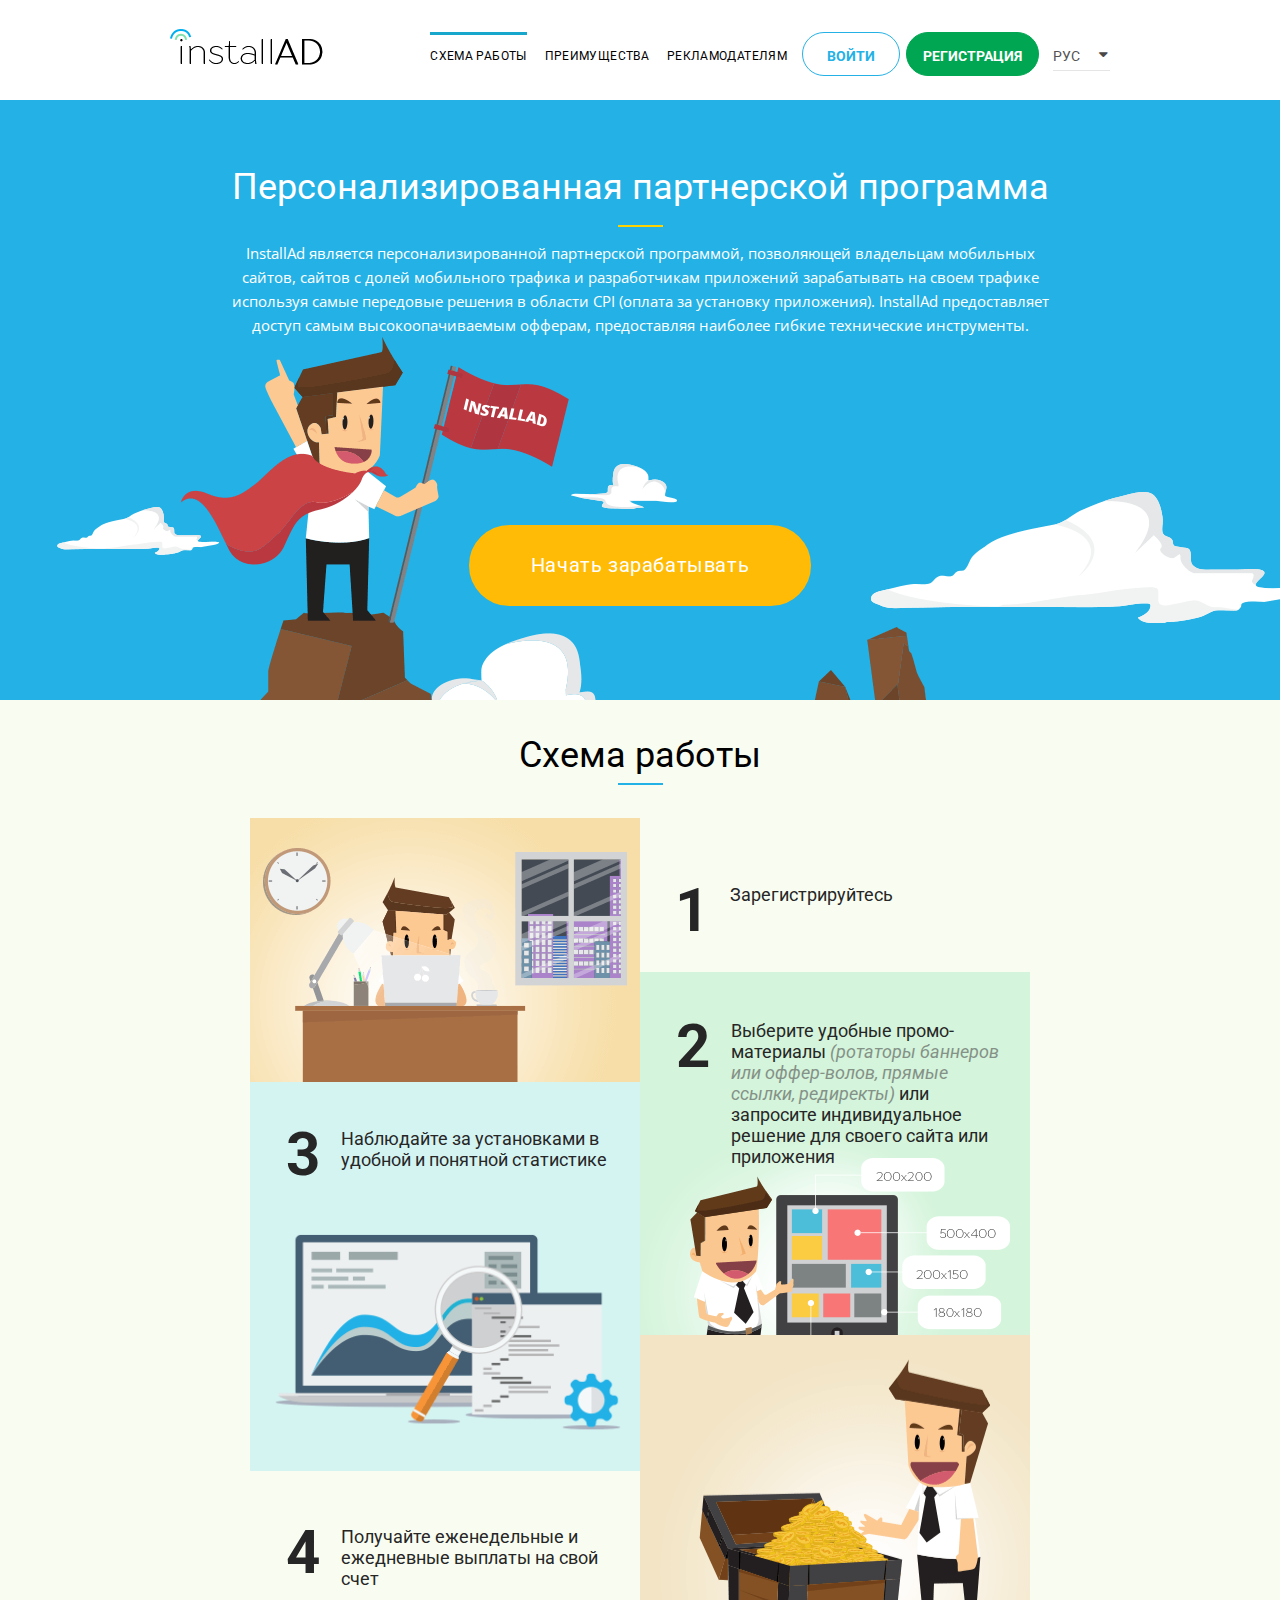
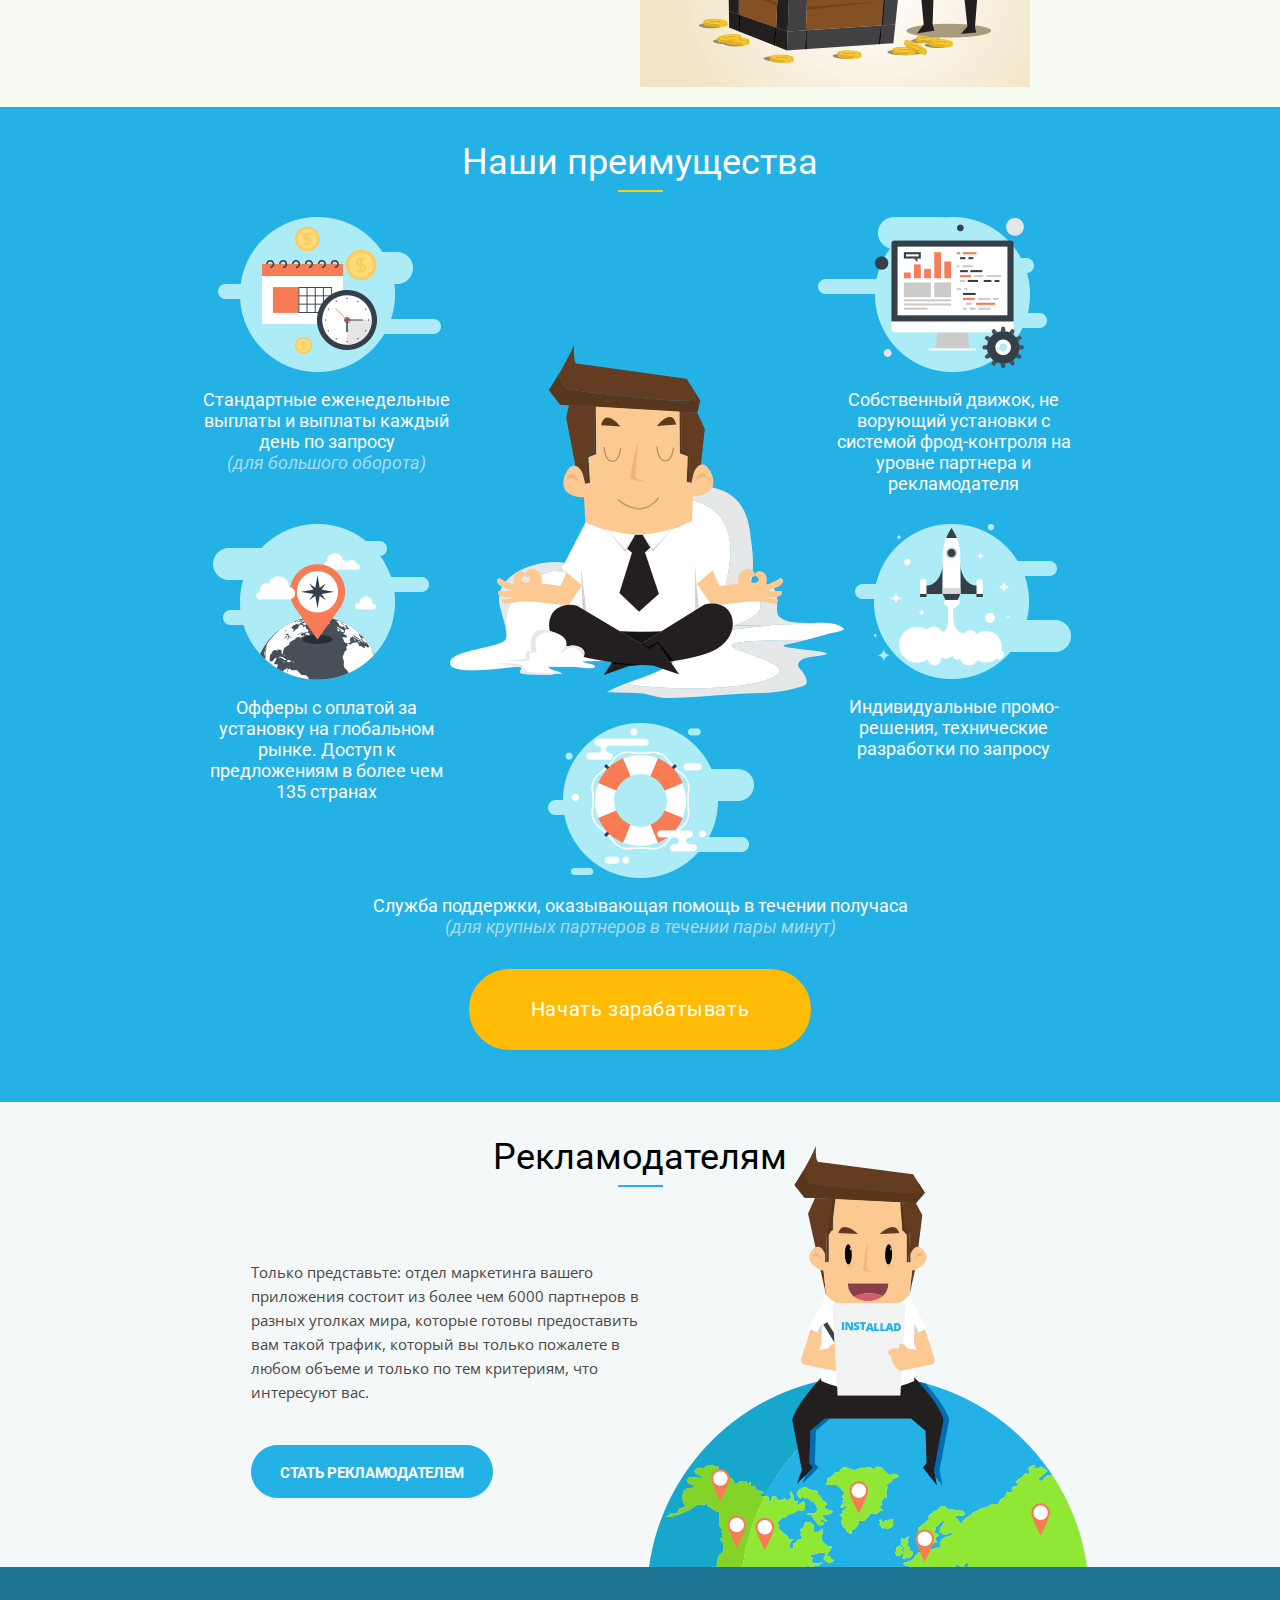
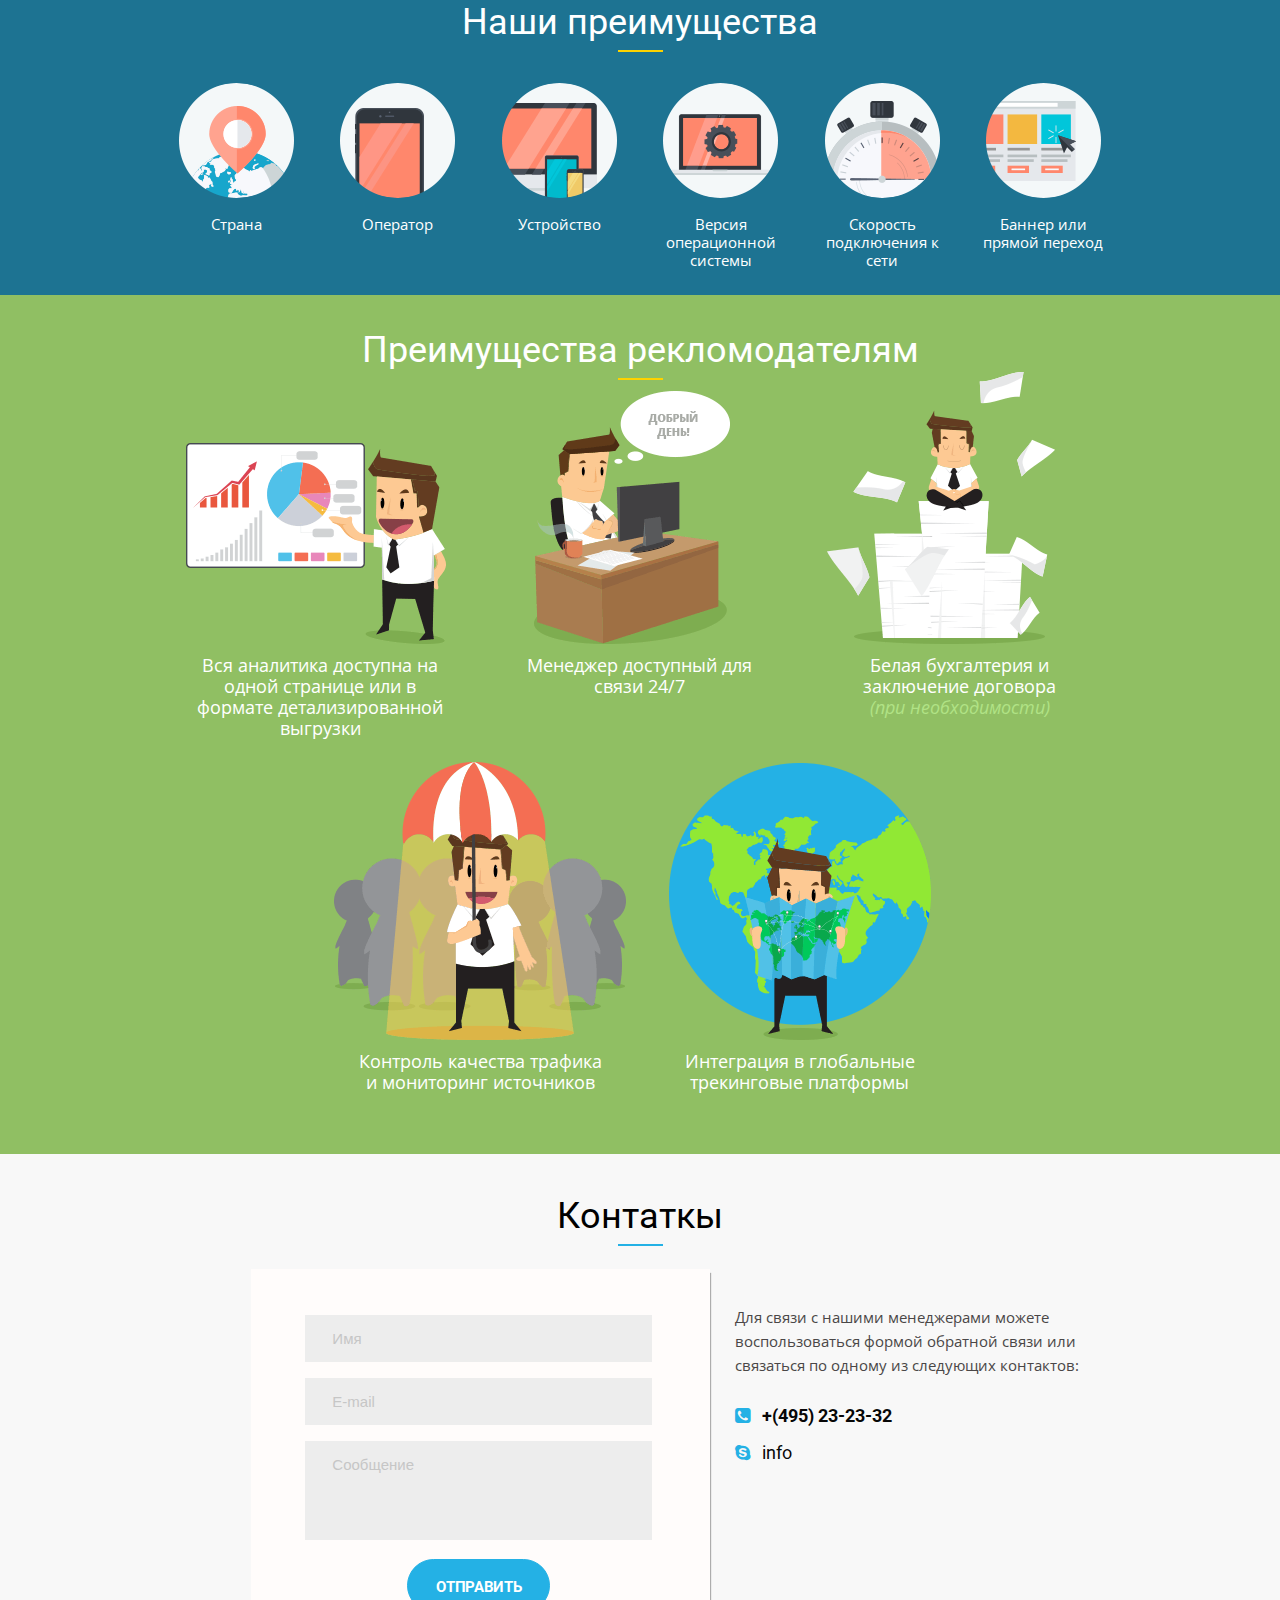
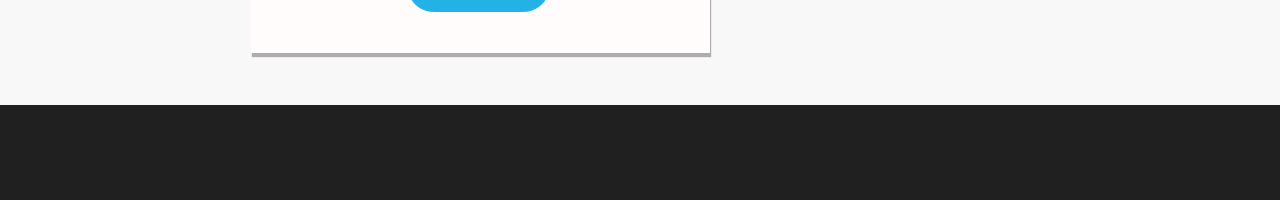
==== commit a9b7c78b: "20151205 1" ====
--- a/index.html
+++ b/index.html
@@ -8,7 +8,6 @@
 	<meta name="viewport" content="width=device-width, initial-scale=1">
 	<meta name="apple-mobile-web-app-capable" content="yes">
 	<meta name="apple-mobile-web-app-status-bar-style" content="black">
-	<!--Favicon-->
 	<link href="favicon.ico" rel="shortcut icon">
 	<!--Main style-->
 	<link href="css/all.css" rel="stylesheet" media="screen">
@@ -22,8 +21,13 @@
 		<div class="max-wrap">
 			<!--header holder-->
 			<div class="header-holder">
-				<!--logo-->
-				<strong class="logo"><a href="#">InstallAD</a></strong><!--logo end-->
+				<!--button menu-->
+				<div class="btn-menu">
+					<span></span>
+					<span></span>
+					<span></span>
+				</div>
+				<!--button menu end-->
 				<!--lang-->
 				<div class="lang">
 					<div class="lang-active"><a>Рус</a></div>
@@ -34,6 +38,8 @@
 					</ul>
 				</div>
 				<!--lang end-->
+				<!--logo-->
+				<strong class="logo"><a href="#">InstallAD</a></strong><!--logo end-->
 				<!--header options-->
 				<div class="header-options">
 					<!-- main navigation -->
@@ -63,6 +69,7 @@
 	<div class="main">
 		<!--SECTION PERSONALIZATION-->
 		<section class="section sect-person">
+			<div class="sect-person-bg"></div>
 			<div class="max-wrap">
 				<div class="sect-person-holder">
 					<div class="sect-title sect-person-title"><h2>Персонализированная партнерской программа</h2></div>
@@ -82,6 +89,7 @@
 					<div class="sect-title sect-scheme-title"><h2>Схема работы</h2></div>
 					<div class="scheme">
 						<div class="scheme-col scheme-col-right">
+							<div class="scheme-item scheme-item-prefix item-clone"></div>
 							<div class="scheme-item scheme-item-01">
 								<span class="scheme-item-num">1</span>
 								<div class="scheme-item-text">Зарегистрируйтесь</div>
@@ -102,9 +110,9 @@
 								<span class="scheme-item-num">4</span>
 								<div class="scheme-item-text">Получайте еженедельные и ежедневные выплаты на свой счет</div>
 							</div>
-						</div>
-					</div>
-					<a href="#" class="btn-default">Начать зарабатывать</a>
+							<div class="scheme-item scheme-item-postfix item-clone"></div>
+						</div>
+					</div>
 				</div>
 			</div>
 		</section>
@@ -114,7 +122,7 @@
 		<section class="section sect-benefits">
 			<div class="max-wrap">
 				<div class="sect-benefits-holder">
-					<div class="sect-title sect-benefits-title"><h2>Title section</h2></div>
+					<div class="sect-title sect-benefits-title"><h2>Наши преимущества</h2></div>
 					<div class="benefits-list">
 						<div class="benefits-bg"><span></span></div>
 						<div class="benefits-col-left">
@@ -168,8 +176,10 @@
 				<div class="sect-advertizer-holder">
 					<div class="sect-advertizer-bg"></div>
 					<div class="sect-title sect-advertizer-title"><h2>Рекламодателям</h2></div>
-					<div class="sect-advertizer-text">Только представьте: отдел маркетинга вашего приложения состоит из более чем 6000 партнеров в разных уголках мира, которые готовы предоставить вам такой трафик, который вы только пожалете в любом объеме и только по тем критериям, что интересуют вас.</div>
-					<a href="#" class="btn-default-alt">Стать рекламодателем</a>
+					<div class="sect-advertizer-content">
+						<div class="sect-advertizer-text">Только представьте: отдел маркетинга вашего приложения состоит из более чем 6000 партнеров в разных уголках мира, которые готовы предоставить вам такой трафик, который вы только пожалете в любом объеме и только по тем критериям, что интересуют вас.</div>
+						<a href="#" class="btn-default-alt">Стать рекламодателем</a>
+					</div>
 				</div>
 			</div>
 		</section>
@@ -310,7 +320,7 @@
 <!--JQuery library-->
 <script src="js/jquery-1.11.3.min.js"></script>
 <!--JQuery UI-->
-<script src="js/jquery-ui.min.js"></script>
+<script src="__temp/jquery-ui.min.js"></script>
 <!--Widgets-->
 <script src="js/widgets.js"></script>
 <!--Main functions-->
--- a/css/all.css
+++ b/css/all.css
@@ -20,6 +20,7 @@
 	height: 100%;
 	color: #4a4747;
 	background: #fff;
+	min-width: 320px;
 }
 h1, h2, h3, h4, h5, h6{
 	font-weight: 700;
@@ -82,15 +83,14 @@
 	vertical-align: top;
 	height: auto;
 }
-
 /*reset-ul*/
 [class$="-list"],
 [class$="-list"] ul{
-	margin:0;
-	list-style:none;
-	border:0;
-	padding:0;
-	background:none;
+	margin: 0;
+	list-style: none;
+	border: 0;
+	padding: 0;
+	background: none;
 }
 /*reset-ul end*/
 /*sp*/
@@ -130,38 +130,80 @@
 	resize: none;
 }
 /*placeholder style*/
-input::-webkit-input-placeholder{ color: #c6c6c6; }
-textarea::-webkit-input-placeholder{ color: #c6c6c6; }
-input:-moz-placeholder{ color: #c6c6c6; }
-textarea:-moz-placeholder{ color: #c6c6c6; }
-input::-moz-placeholder{ color: #c6c6c6; opacity: 1; }
-textarea::-moz-placeholder{ color: #c6c6c6; opacity: 1; }
-input:-ms-input-placeholder{ color: #c6c6c6; opacity: 1; }
-textarea:-ms-input-placeholder{ color: #c6c6c6; opacity: 1; }
-input.placeholder{ color: #c6c6c6; opacity: 1; }
-textarea.placeholder{ color: #c6c6c6; opacity: 1; }
+input::-webkit-input-placeholder{
+	color: #c6c6c6;
+}
+textarea::-webkit-input-placeholder{
+	color: #c6c6c6;
+}
+input:-moz-placeholder{
+	color: #c6c6c6;
+}
+textarea:-moz-placeholder{
+	color: #c6c6c6;
+}
+input::-moz-placeholder{
+	color: #c6c6c6;
+	opacity: 1;
+}
+textarea::-moz-placeholder{
+	color: #c6c6c6;
+	opacity: 1;
+}
+input:-ms-input-placeholder{
+	color: #c6c6c6;
+	opacity: 1;
+}
+textarea:-ms-input-placeholder{
+	color: #c6c6c6;
+	opacity: 1;
+}
+input.placeholder{
+	color: #c6c6c6;
+	opacity: 1;
+}
+textarea.placeholder{
+	color: #c6c6c6;
+	opacity: 1;
+}
 /*placeholder style end*/
 /*placeholder hidden*/
 input:focus::-webkit-input-placeholder,
-textarea:focus::-webkit-input-placeholder{ color: transparent !important; }
+textarea:focus::-webkit-input-placeholder{
+	color: transparent !important;
+}
 input:focus:-moz-placeholder,
-textarea:focus:-moz-placeholder{ color: transparent !important; }
+textarea:focus:-moz-placeholder{
+	color: transparent !important;
+}
 input:focus::-moz-placeholder,
-textarea:focus::-moz-placeholder{ color: transparent !important; }
+textarea:focus::-moz-placeholder{
+	color: transparent !important;
+}
 input:focus:-ms-input-placeholder,
-textarea:focus:-ms-input-placeholder{ color: transparent !important; }
+textarea:focus:-ms-input-placeholder{
+	color: transparent !important;
+}
 input.placeholder:focus,
-textarea.placeholder:focus{ color: transparent !important; }
+textarea.placeholder:focus{
+	color: transparent !important;
+}
 /*placeholder hidden end*/
-.form-line{ padding: 0 0 10px; }
-.label-holder{ padding: 0 0 10px; }
+.form-line{
+	padding: 0 0 10px;
+}
+.label-holder{
+	padding: 0 0 10px;
+}
 .label-holder,
 label{
 	color: #000;
 	font-size: 13px;
 	line-height: 15px;
 }
-.form-buttons{ padding: 0; }
+.form-buttons{
+	padding: 0;
+}
 /*form focus*/
 input[type="text"]:focus,
 input[type="password"]:focus,
@@ -180,15 +222,39 @@
 	border-color: #ff4e3d;
 	box-shadow: inset 0 0 20px 0 rgba(255, 78, 61, 0.86);
 }
-input.error::-webkit-input-placeholder{ color: #f00; }
-input.error:-moz-placeholder{ color: #f00; }
-input.error::-moz-placeholder{ color: #f00; opacity: 1; }
-input.error:-ms-input-placeholder{ color: #f00; opacity: 1; }
-input.error .placeholder{ color: #f00; opacity: 1; }
+input.error::-webkit-input-placeholder{
+	color: #f00;
+}
+input.error:-moz-placeholder{
+	color: #f00;
+}
+input.error::-moz-placeholder{
+	color: #f00;
+	opacity: 1;
+}
+input.error:-ms-input-placeholder{
+	color: #f00;
+	opacity: 1;
+}
+input.error .placeholder{
+	color: #f00;
+	opacity: 1;
+}
 /*form error end*/
 /*radio and checkbox*/
-input[type="radio"]{ float: left; height: 15px; width: 16px; margin: 0; padding: 0; }
-input[type="checkbox"]{ width: 16px; height: 16px; padding: 0; margin: 0; }
+input[type="radio"]{
+	float: left;
+	height: 15px;
+	width: 16px;
+	margin: 0;
+	padding: 0;
+}
+input[type="checkbox"]{
+	width: 16px;
+	height: 16px;
+	padding: 0;
+	margin: 0;
+}
 /*radio and checkbox end*/
 /*form error end*/
 /*elements form style end*/
@@ -280,7 +346,6 @@
 	margin: 0 auto;
 	padding: 0 10px;
 }
-
 /*main wrapper*/
 .wrapper{
 	margin: 0 auto;
@@ -297,26 +362,96 @@
 }
 /*header holder*/
 .header-holder{
-	padding: 10px 0;
+	padding: 29px 0 24px;
 }
 .header-holder:before,
-.header-holder:after { content: ""; display: table; }
-.header-holder:after { clear: both; }
-/*logo*/
-.logo{
+.header-holder:after{
+	content: "";
+	display: table;
+}
+.header-holder:after{
+	clear: both;
+}
+/*button menu*/
+.btn-menu{
+	border: 1px solid #24b1e5;
+	background: #fff;
+	width: 32px;
+	height: 32px;
+	position: relative;
 	float: left;
-	background: url(../img/logo.png) no-repeat;
-	width: 153px;
-	height: 36px;
-	text-indent: -9999px;
-	overflow: hidden;
-	margin: 0;
-}
-.logo a{
+	margin: 6px 0 16px;
+	cursor: pointer;
+	border-radius: 4px;
+	-webkit-transition: all 0.2s;
+	transition: all 0.2s;
+	display: none;
+	opacity: 0;
+}
+/*for all line menu*/
+.btn-menu > span{
 	display: block;
-	height: 100%;
-}
-/*logo end*/
+	width: 22px;
+	height: 2px;
+	position: absolute;
+	left: 4px;
+}
+.btn-menu > span:before,
+.btn-menu > span:after{
+	content: "";
+	position: absolute;
+	top: 0;
+	width: 50%;
+	height: 2px;
+	background: #24b1e5;
+	opacity: 1;
+	-webkit-transition: all 0.2s;
+	-ms-transition: all 0.2s;
+	transition: all 0.2s;
+}
+.btn-menu > span:before{ right: 50%; }
+.btn-menu > span:after{ left: 50%; }
+/*for all line menu end*/
+/*first line menu*/
+.btn-menu > span:nth-child(1){ top: 8px; }
+.btn-menu.active > span:nth-child(1):before{
+	-webkit-transform: rotate(45deg);
+	-ms-transform: rotate(45deg);
+	transform: rotate(45deg);
+}
+.btn-menu.active > span:nth-child(1):after{
+	-webkit-transform: rotate(-45deg);
+	-ms-transform: rotate(-45deg);
+	transform: rotate(-45deg);
+}
+/*first line menu end*/
+/*second line menu*/
+.btn-menu > span:nth-child(2){ top: 14px; }
+.btn-menu.active > span:nth-child(2):before,
+.btn-menu.active > span:nth-child(2):after{
+	opacity: 0;
+}
+.btn-menu.active > span:nth-child(2):before{
+	width: 0;
+}
+.btn-menu.active > span:nth-child(2):after{
+	width: 0;
+}
+/*second line menu end*/
+/*third line menu*/
+.btn-menu > span:nth-child(3){ top: 20px; }
+.btn-menu.active > span:nth-child(3):before{
+	-webkit-transform: rotate(-45deg);
+	-ms-transform: rotate(-45deg);
+	transform: rotate(-45deg);
+}
+.btn-menu.active > span:nth-child(3):after{
+	-webkit-transform: rotate(45deg);
+	-ms-transform: rotate(45deg);
+	transform: rotate(45deg);
+}
+/*third line menu end*/
+/*button menu end*/
 /*lang*/
 .lang{
 	float: right;
@@ -326,11 +461,13 @@
 	position: relative;
 	text-align: left;
 	cursor: pointer;
+	margin: 18px 0 5px;
 	-webkit-transition: 0.2s;
 	transition: 0.2s;
 	z-index: 5;
 }
 .lang .fa-caret-down{
+	font-size: 15px;
 	line-height: 18px;
 	position: absolute;
 	right: 2px;
@@ -348,7 +485,10 @@
 	padding-right: 14px;
 	border-bottom: 1px solid #e5e5e5;
 }
-.lang:hover .lang-active{ border-color: #24b1e5; }
+.lang:hover .lang-active,
+.lang.lang-opened .lang-active{
+	border-color: #24b1e5;
+}
 .lang a{
 	color: #525252;
 	font: 14px/18px 'Roboto', Arial, Helvetica, sans-serif;
@@ -361,16 +501,16 @@
 	position: absolute;
 	left: -10%;
 	top: -9999px;
+	margin-top: -1px;
 	padding: 8px 10% 0;
 	min-width: 120%;
 	opacity: 0;
 	-webkit-transition: opacity 0.3s;
 	transition: opacity 0.3s;
-	background: rgba(255, 255, 255, 0.7);
-	-ms-filter: progid:DXImageTransform.Microsoft.Alpha(Opacity=30);
-	filter: progid:DXImageTransform.Microsoft.Alpha(Opacity=30);
-}
-.lang:hover .lang-list{
+	background: rgba(255, 255, 255, 1);
+	border: 1px solid #24b1e5;
+}
+.lang.lang-opened .lang-list{
 	top: 100%;
 	opacity: 1;
 }
@@ -384,6 +524,27 @@
 	color: #24b1e5;
 }
 /*lang end*/
+/*logo*/
+.logo{
+	float: left;
+	width: 153px;
+	height: 36px;
+	margin: 0 10px 11px 0;
+	-webkit-transition: all 0.2s;
+	transition: all 0.2s;
+}
+.logo a{
+	display: block;
+	height: 100%;
+	text-indent: -9999px;
+	overflow: hidden;
+	background: url(../img/logo.png) no-repeat;
+	-webkit-background-size: contain;
+	background-size: contain;
+	-webkit-transition: all 0.2s;
+	transition: all 0.2s;
+}
+/*logo end*/
 /*header options*/
 .header-options{
 	margin: 0 71px 0 160px;
@@ -396,18 +557,20 @@
 	display: inline-block;
 	vertical-align: top;
 	text-align: left;
+	line-height: 16px;
+	padding: 3px 6px 8px;
 }
 .nav-list li{
 	display: inline-block;
-	margin: 0 11px;
+	margin: 0 9px;
 }
 .nav-list li a{
 	display: inline-block;
-	padding: 20px 0 0;
-	position: relative;
-	font: 14px/18px 'Roboto', Arial, Helvetica, sans-serif;
+	padding: 16px 0 0;
+	position: relative;
+	font: 12px/16px 'Roboto', Arial, Helvetica, sans-serif;
 	color: #000;
-	letter-spacing: normal;
+	letter-spacing: 0.03em;
 	text-decoration: none;
 	text-transform: uppercase;
 	cursor: default;
@@ -427,7 +590,7 @@
 	transition: 0.2s;
 }
 .nav-list li a:hover:before,
-.nav-list li.active>a:before{
+.nav-list li.active > a:before{
 	width: 100%;
 }
 /*main navigation end*/
@@ -435,9 +598,10 @@
 .login-group{
 	display: inline-block;
 	vertical-align: top;
+	padding: 3px 0 0;
 }
 .btn-login{
-	padding: 12px 8px;
+	padding: 14px 24px 10px;
 	font: 700 14px/18px 'Roboto', Arial, Helvetica, sans-serif;
 	color: #24b1e5;
 	letter-spacing: normal;
@@ -457,7 +621,7 @@
 	background: #0f95e5;
 }
 .btn-reg{
-	padding: 12px 8px;
+	padding: 14px 16px 10px;
 	font: 700 14px/18px 'Roboto', Arial, Helvetica, sans-serif;
 	color: #fff;
 	letter-spacing: normal;
@@ -468,6 +632,9 @@
 	-webkit-transition: 0.2s;
 	transition: 0.2s;
 }
+.login-group .btn-reg{
+	margin: 0 0 0 6px;
+}
 .btn-reg:hover{
 	border-color: #12c167;
 	background: #12c167;
@@ -488,13 +655,14 @@
 	clear: both;
 	z-index: 4;
 }
-
 /*style for all sections*/
+.sect-title{
+	padding: 0 0 33px;
+}
 .sect-title h2{
 	position: relative;
 	text-align: center;
 	padding: 0 0 10px;
-	margin: 0 0 20px;
 }
 .sect-title h2:after{
 	content: '';
@@ -510,17 +678,31 @@
 
 /*SECTION PERSONALIZATION*/
 .sect-person{
-	background: #24b1e5 url(../img/bg-personalization.png) no-repeat 50% 100%;
+	position: relative;
+	background: #24b1e5;
+}
+.sect-person-bg{
+	content: '';
+	position: absolute;
+	left: 50%;
+	bottom: 0;
+	height: 363px;
+	width: 1257px;
+	margin: 0 0 0 -583px;
+	background: url(../img/bg-personalization.png) no-repeat 0 100%;
+	-webkit-background-size: contain;
+	background-size: contain;
 }
 .sect-person-holder{
-	padding: 40px 0 365px;
+	padding: 67px 0 343px;
 	position: relative;
 }
 .sect-person-title{
-	padding: 0 55px;
+	padding: 0 55px 14px;
 }
 .sect-person-title h2{
 	color: #fff;
+	padding: 0 0 20px;
 }
 .sect-person-title h2:after{
 	border-color: #fdd200;
@@ -528,9 +710,9 @@
 .sect-person-text{
 	color: #fff;
 	font-size: 15px;
-	line-height: 21px;
+	line-height: 24px;
 	text-align: center;
-	padding: 0 55px;
+	padding: 0 55px 20px;
 }
 .sect-person-earn{
 	text-align: center;
@@ -546,7 +728,7 @@
 	background: #f9fdf1;
 }
 .sect-scheme-holder{
-	padding: 30px 0 20px;
+	padding: 35px 0 20px;
 }
 .scheme{
 	max-width: 780px;
@@ -563,7 +745,7 @@
 	float: left;
 }
 .scheme-item{
-	padding: 20px 32px;
+	padding: 50px 30px 50px 36px;
 	overflow: hidden;
 }
 .scheme-item-num{
@@ -586,13 +768,14 @@
 }
 .scheme-item-01{
 	background: #f9fdf1;
+	padding: 61px 30px 29px 35px;
 }
 .scheme-item-02{
 	background: #d4f4db url(../img/bg-scheme-02.png) no-repeat 0 100%;
 	-webkit-background-size: contain;
 	background-size: contain;
 	min-height: 363px;
-	padding-bottom: 160px;
+	padding: 43px 30px 160px 36px;
 }
 .scheme-item-postfix{
 	background: #f2e4c5 url(../img/bg-scheme-04.png) no-repeat 0 100%;
@@ -620,10 +803,13 @@
 	background: #d4f4f2 url(../img/bg-scheme-03.png) no-repeat 0 100%;
 	-webkit-background-size: contain;
 	background-size: contain;
-	padding-bottom: 79.2%;
+	padding: 41px 30px 72.6% 36px;
 }
 .scheme-item-04{
 	background: #f9fdf1;
+}
+.item-clone{
+	display: none;
 }
 /*SECTION SCHEME WORK end*/
 
@@ -632,7 +818,10 @@
 	background: #24b1e5;
 }
 .sect-benefits-holder{
-	padding: 20px 0 52px;
+	padding: 35px 0 52px;
+}
+.sect-benefits-title{
+	padding: 0 0 25px;
 }
 .sect-benefits-title h2{
 	color: #fff;
@@ -643,7 +832,7 @@
 .benefits-list{
 	overflow: hidden;
 	position: relative;
-	padding: 0 20px 20px;
+	padding: 0 29px 2px;
 }
 .benefits-bg{
 	content: '';
@@ -657,13 +846,13 @@
 .benefits-bg:after{
 	content: '';
 	display: inline-block;
-	display:-moz-inline-stack;
+	display: -moz-inline-stack;
 	height: 100%;
 	vertical-align: middle;
 	margin-left: -4px;
 	width: 0;
 }
-.benefits-bg>span{
+.benefits-bg > span{
 	display: inline-block;
 	vertical-align: middle;
 	width: 394px;
@@ -671,9 +860,11 @@
 	background: url(../img/bg-benefits.png) no-repeat 50% 50%;
 	-webkit-background-size: contain;
 	background-size: contain;
-	margin-bottom: 220px;
-}
-.benefits-bg>span:before{
+	margin: 0 0 142px 10px;
+	-webkit-transition: all 0.2s;
+	transition: all 0.2s;
+}
+.benefits-bg > span:before{
 	content: "";
 	display: block;
 	padding-top: 90%;
@@ -694,25 +885,45 @@
 	position: relative;
 	float: left;
 	width: 100%;
-	margin: -100px 0 0;
+	margin: -109px 0 0;
+}
+.benefits-col-bottom .benefits-item-text{
+	min-height: 0;
 }
 .benefits-item{
 	text-align: center;
+	padding: 0 0 30px;
 }
 .benefits-item-img{
 	position: relative;
-	margin: 0 0 10px;
+	margin: 0 0 17px;
+}
+.benefits-item-01 .benefits-item-img{
+	margin-right: -6px;
+}
+.benefits-item-02 .benefits-item-img{
+	margin-left: -12px;
+}
+.benefits-item-03 .benefits-item-img{
+	margin-left: -42px;
+}
+.benefits-item-04 .benefits-item-img{
+	margin-right: -18px;
+}
+.benefits-item-05 .benefits-item-img{
+	margin-right: -22px;
 }
 .benefits-item-text{
 	font: 18px/21px 'Roboto', Arial, Helvetica, sans-serif;
 	color: #fff;
+	min-height: 105px;
 }
 .benefits-item-text em{
 	display: block;
 	font-style: italic;
 	color: #a6dbef;
 }
-.sect-benefits-earn {
+.sect-benefits-earn{
 	text-align: center;
 }
 /*SECTION BENEFITS end*/
@@ -722,30 +933,38 @@
 	background: #f4f8f9;
 }
 .sect-advertizer-holder{
-	padding: 20px 0 50px;
+	padding: 35px 0 69px;
 	overflow: hidden;
 	position: relative;
 }
 .sect-advertizer-bg{
 	content: '';
 	position: absolute;
-	right: 0;
-	top: 45px;
+	right: 21px;
+	top: 44px;
 	width: 442px;
 	max-width: 50%;
 	background: url(../img/bg-advertizer.png) no-repeat;
 	-webkit-background-size: contain;
 	background-size: contain;
+	-webkit-transition: all 0.2s;
+	transition: all 0.2s;
 }
 .sect-advertizer-bg:before{
 	content: "";
 	display: block;
 	padding-top: 152.4%;
 }
+.sect-advertizer-title{
+	padding: 0 0 73px;
+}
+.sect-advertizer-content{
+	padding: 0 81px;
+}
 .sect-advertizer-text{
 	width: 390px;
 	max-width: 60%;
-	margin: 0 0 20px;
+	margin: 0 0 41px;
 	min-height: 144px;
 	position: relative;
 }
@@ -756,7 +975,10 @@
 	background: #1d7392;
 }
 .sect-edges-holder{
-	padding: 20px 0 30px;
+	padding: 35px 0 11px;
+}
+.sect-edges-title{
+	padding: 0 0 31px;
 }
 .sect-edges-title h2{
 	color: #fff;
@@ -768,9 +990,9 @@
 	font-size: 0;
 	letter-spacing: -4px;
 	text-align: center;
-	margin: 0 -10px;
-}
-.edges-list>li{
+	margin: 0 -16px;
+}
+.edges-list > li{
 	display: inline-block;
 	vertical-align: top;
 	font-size: 15px;
@@ -778,14 +1000,14 @@
 	letter-spacing: normal;
 	width: 16.6%;
 	text-align: center;
-	padding: 0 10px;
+	padding: 0 16px;
 }
 .edge-img{
 	overflow: hidden;
 	border-radius: 50%;
-	margin: 0 0 10px;
-}
-.edges-list>li h3{
+	margin: 0 0 17px;
+}
+.edges-list > li h3{
 	max-width: 130px;
 	margin: 0 auto;
 	color: #fff;
@@ -800,7 +1022,11 @@
 	background: #90bf63;
 }
 .sect-vantages-holder{
-	padding: 20px 0 30px;
+	padding: 35px 0 52px;
+}
+.sect-vantages-title{
+	margin: 0 0 -8px;
+	padding: 0;
 }
 .sect-vantages-title h2{
 	color: #fff;
@@ -814,7 +1040,7 @@
 	text-align: center;
 	margin: 0 -10px;
 }
-.vantages-list>li{
+.vantages-list > li{
 	display: inline-block;
 	vertical-align: top;
 	font-size: 18px;
@@ -824,47 +1050,82 @@
 	text-align: center;
 	padding: 0 10px;
 }
-.vantage-img>div{
-	position: relative;
-	margin: 0 0 10px;
-}
-.vantage-img-01>div{
+.vantage-img{
+	position: relative;
+	margin: 0 auto 11px;
+	text-align: center;
+}
+.vantage-img > div{
+	position: relative;
+	margin: 0 auto;
+}
+.vantage-img > div:after{
+	content: "";
+	display: block;
+	padding-top: 104%;
+}
+.vantage-img-01{
+	margin-right: 8px;
+}
+.vantage-img-01 > div{
 	background: url(../img/icon-vantage-01.png) no-repeat 50% 100%;
 	-webkit-background-size: contain;
 	background-size: contain;
-}
-.vantage-img-02>div{
+	max-width: 260px;
+}
+.vantage-img-01 > div:after{
+	padding-top: 104%;
+}
+.vantage-img-02{
+	margin-right: 15px;
+}
+.vantage-img-02 > div{
 	background: url(../img/icon-vantage-02.png) no-repeat 50% 100%;
 	-webkit-background-size: contain;
 	background-size: contain;
-}
-.vantage-img-03>div{
+	max-width: 196px;
+}
+.vantage-img-02 > div:after{
+	padding-top: 129%;
+}
+.vantage-img-03{
+	margin-left: -37px;
+}
+.vantage-img-03 > div{
 	background: url(../img/icon-vantage-03.png) no-repeat 50% 100%;
 	-webkit-background-size: contain;
 	background-size: contain;
-}
-.vantage-img-04>div{
+	max-width: 228px;
+}
+.vantage-img-03 > div:after{
+	padding-top: 119.4%;
+}
+.vantage-img-04 > div{
 	background: url(../img/icon-vantage-04.png) no-repeat 50% 100%;
 	-webkit-background-size: contain;
 	background-size: contain;
-}
-.vantage-img-05>div{
+	max-width: 292px;
+}
+.vantage-img-04 > div:after{
+	padding-top: 100%;
+}
+.vantage-img-05 > div{
 	background: url(../img/icon-vantage-05.png) no-repeat 50% 100%;
 	-webkit-background-size: contain;
 	background-size: contain;
-}
-.vantage-img>div:after{
-	content: "";
-	display: block;
-	padding-top: 100%;
-}
-.vantages-list>li h3{
+	max-width: 262px;
+}
+.vantage-img-05 > div:after{
+	padding-top: 106%;
+}
+.vantages-list > li h3{
 	max-width: 250px;
 	margin: 0 auto;
 	color: #fff;
 	font-size: 18px;
 	line-height: 21px;
 	font-weight: normal;
+	padding: 0 0 9px;
 }
 .vantages-list h3 em{
 	display: block;
@@ -876,41 +1137,60 @@
 /*SECTION CONTACTS*/
 .sect-contacts{
 	background: #f8f8f8;
+	position: relative;
+}
+.sect-contacts .max-wrap{
+	position: relative;
 }
 .sect-contacts-holder{
-	padding: 20px 0 52px;
+	padding: 42px 0 52px;
+}
+.sect-contacts-title{
+	padding: 0 0 23px;
 }
 .contacts-wrapper:before,
-.contacts-wrapper:after { content: ""; display: table; }
-.contacts-wrapper:after { clear: both; }
+.contacts-wrapper:after{
+	content: "";
+	display: table;
+}
+.contacts-wrapper:after{
+	clear: both;
+}
 .contacts{
 	float: right;
-	width: 40%;
+	width: 39.9%;
+	padding: 36px 0 0;
 }
 .contacts-text{
-	padding: 0 0 20px;
+	padding: 0 0 28px;
 }
 .contacts-list{
 	font: 18px/21px 'roboto', Arial, Helvetica, sans-serif;
 	color: #070707;
 }
 .contacts-list li{
-	padding: 0 0 10px;
+	padding: 0 0 16px;
 }
 .contacts-list li i.fa{
-	margin-right: 10px;
+	margin-right: 12px;
 	color: #24b1e5;
 }
 .contacts-form{
 	float: left;
-	width: 60%;
-	padding: 46px 57px 41px 54px;
-	background: #fff;
+	width: 48.8%;
+	padding: 46px 6.1% 41px 5.8%;
+	background: #fffcfb;
 	box-shadow: 1px 4px 1px rgba(0, 0, 0, 0.30);
+	margin: 0 0 0 8.6%;
 }
 .contacts-form:before,
-.contacts-form:after { content: ""; display: table; }
-.contacts-form:after { clear: both; }
+.contacts-form:after{
+	content: "";
+	display: table;
+}
+.contacts-form:after{
+	clear: both;
+}
 .contacts-form form{
 	float: left;
 	width: 100%;
@@ -918,30 +1198,56 @@
 .contacts-form input[type="text"],
 .contacts-form input[type="password"],
 .contacts-form input[type="email"]{
-	font-size: 18px;
+	font-size: 15px;
 	line-height: 47px;
 	height: 47px;
-	padding: 0 20px;
+	padding: 0 25px;
 }
 .contacts-form textarea{
-	font-size: 18px;
-	padding: 20px 20px;
+	font-size: 15px;
+	padding: 11px 25px;
 	min-height: 99px;
 	height: 99px;
 	line-height: 21px;
 	resize: none;
 }
 /*placeholder style*/
-.contacts-form input::-webkit-input-placeholder{ color: #c6c6c6; }
-.contacts-form textarea::-webkit-input-placeholder{ color: #c6c6c6; }
-.contacts-form input:-moz-placeholder{ color: #c6c6c6; }
-.contacts-form textarea:-moz-placeholder{ color: #c6c6c6; }
-.contacts-form input::-moz-placeholder{ color: #c6c6c6; opacity: 1; }
-.contacts-form textarea::-moz-placeholder{ color: #c6c6c6; opacity: 1; }
-.contacts-form input:-ms-input-placeholder{ color: #c6c6c6; opacity: 1; }
-.contacts-form textarea:-ms-input-placeholder{ color: #c6c6c6; opacity: 1; }
-.contacts-form input.placeholder{ color: #c6c6c6; opacity: 1; }
-.contacts-form textarea.placeholder{ color: #c6c6c6; opacity: 1; }
+.contacts-form input::-webkit-input-placeholder{
+	color: #c6c6c6;
+}
+.contacts-form textarea::-webkit-input-placeholder{
+	color: #c6c6c6;
+}
+.contacts-form input:-moz-placeholder{
+	color: #c6c6c6;
+}
+.contacts-form textarea:-moz-placeholder{
+	color: #c6c6c6;
+}
+.contacts-form input::-moz-placeholder{
+	color: #c6c6c6;
+	opacity: 1;
+}
+.contacts-form textarea::-moz-placeholder{
+	color: #c6c6c6;
+	opacity: 1;
+}
+.contacts-form input:-ms-input-placeholder{
+	color: #c6c6c6;
+	opacity: 1;
+}
+.contacts-form textarea:-ms-input-placeholder{
+	color: #c6c6c6;
+	opacity: 1;
+}
+.contacts-form input.placeholder{
+	color: #c6c6c6;
+	opacity: 1;
+}
+.contacts-form textarea.placeholder{
+	color: #c6c6c6;
+	opacity: 1;
+}
 /*placeholder style end*/
 /*form focus*/
 .contacts-form input[type="text"]:focus,
@@ -953,12 +1259,38 @@
 	background: #fff;
 }
 /*form focus end*/
-.contacts-form .form-line{ padding: 0 0 16px; }
+.contacts-form .form-line{
+	padding: 0 0 16px;
+}
 .contacts-form .form-buttons{
 	padding-top: 3px;
 	text-align: center;
 }
-.contacts-form .btn-send{}
+/*SECTION CONTACTS with MAP*/
+.sect-map{
+	position: relative;
+	text-align: center;
+	height: 550px;
+}
+.sect-map .location-map{
+	position: absolute;
+	width: 100%;
+	height: 100%;
+	background: #ebebe1;
+}
+.sect-map .sect-contacts-title{
+	display: inline-block;
+	padding: 45px 0 0;
+}
+.sect-map .contacts-form{
+	float: none;
+	position: absolute;
+	top: 114px;
+	right: 50%;
+	width: 458px;
+	margin-right: -480px;
+}
+/*SECTION CONTACTS with MAP end*/
 /*SECTION CONTACTS end*/
 /*main end*/
 /*main wrapper end*/
@@ -971,4 +1303,314 @@
 	z-index: 5;
 	background: #202020;
 }
-/*footer end*/+/*footer end*/
+
+@media only screen and (max-width: 959px){
+	/*header holder*/
+	.header-holder{ padding: 10px 0 0; }
+	/*button menu*/
+	.btn-menu{
+		display: block;
+		opacity: 1;
+	}
+	/*button menu end*/
+	/*lang*/
+	.lang{ margin: 13px 0 0; } /*lang end*/
+	/*logo*/
+	.logo{
+		float: none;
+		display: block;
+		margin: 0 auto;
+	}
+	/*logo end*/
+	/*header options*/
+	.header-options{
+		float: left;
+		width: 100%;
+		margin: 0;
+		clear: both;
+		display: none;
+		padding: 0 0 20px;
+		-webkit-transition: opacity 0.2s;
+		-ms-transition: opacity 0.2s;
+		transition: opacity 0.2s;
+	}
+	/*main navigation*/
+	.nav{
+		display: block;
+		padding: 0;
+		opacity: 0;
+		-webkit-transition: all 0.2s;
+		transition: all 0.2s;
+	}
+	.menu-expanded .nav{
+		opacity: 1;
+	}
+	.nav-list{ padding: 8px 0 20px; }
+	.nav-list li{
+		display: block;
+		text-align: center;
+		padding: 8px;
+	}
+	.nav-list li a:before{
+		display: none;
+		content: none;
+	}
+	.nav-list li a{
+		font-size: 14px;
+		display: inline;
+		padding: 0;
+	}
+	.nav-list li a:hover,
+	.nav-list li.active a{
+		color: #17a6cc;
+	}
+	.nav-list li.active a{
+		font-weight: bold;
+	}
+	/*main navigation end*/
+	/*login group*/
+	.login-group{
+		display: block;
+		text-align: center;
+	}
+    .btn-login{
+	    -webkit-transform: translateX(-100%);
+	    -ms-transform: translateX(-100%);
+	    transform: translateX(-100%);
+	    opacity: 0;
+    }
+	.menu-expanded .btn-login{
+		opacity: 1;
+	    -webkit-transform: translateX(0);
+	    -ms-transform: translateX(0);
+	    transform: translateX(0);
+    }
+	.btn-reg{
+	    -webkit-transform: translateX(100%);
+	    -ms-transform: translateX(100%);
+	    transform: translateX(100%);
+	    opacity: 0;
+    }
+	.menu-expanded .btn-reg{
+		opacity: 1;
+	    -webkit-transform: translateX(0);
+	    -ms-transform: translateX(0);
+	    transform: translateX(0);
+    }
+	/*login group end*/
+	/*header options end*/
+	/*header holder end*/
+	/*SECTION BENEFITS*/
+	.benefits-bg > span{ width: 280px; }
+	/*SECTION BENEFITS end*/
+	/*SECTION ADVERTIZER*/
+	.sect-advertizer-bg{ top: 85px; }
+	/*SECTION ADVERTIZER end*/
+	/*SECTION CONTACTS*/
+	.contacts-form{ margin-left: 4.6%; }
+	/*SECTION CONTACTS end*/
+	/*SECTION CONTACTS with MAP*/
+	.sect-map{
+		height: 680px;
+	}
+	.sect-map .contacts-form{
+		margin-right: -229px;
+		top: 245px;
+	}
+	/*SECTION CONTACTS with MAP end*/
+}
+@media only screen and (max-width: 767px){
+	/*SECTION PERSONALIZATION*/
+	.sect-person-bg{ margin-left: -500px; }
+	/*SECTION PERSONALIZATION end*/
+	/*SECTION SCHEME WORK*/
+	.scheme-item { padding: 30px 26px; }
+	.scheme-item-01 { padding: 40px 26px 22px; }
+	.scheme-item-02{ padding: 30px 26px 160px 26px; }
+	.scheme-item-03{ padding: 31px 26px 72.6%; }
+	.scheme-item-num {
+		font-size: 46px;
+		line-height: 50px;
+		min-width: 40px;
+	}
+	/*SECTION SCHEME WORK end*/
+	/*SECTION BENEFITS*/
+	.benefits-bg > span{
+		width: 320px;
+		opacity: 0.3;
+		margin-bottom: 0;
+		margin-top: 11%;
+		vertical-align: top;
+	}
+	.benefits-col-bottom{
+		margin: 0;
+	}
+	/*SECTION BENEFITS end*/
+	/*SECTION ADVERTIZER*/
+	.sect-advertizer .max-wrap{
+		padding-left: 0;
+		padding-right: 0;
+	}
+	.sect-advertizer-bg{
+		max-width: none;
+		right: 50%;
+		margin-right:-380px;
+	}
+	.btn-default-alt{
+		border-color: #fff;
+	}
+	/*SECTION ADVERTIZER end*/
+	/*SECTION EDGES*/
+	.edges-list > li{
+		width: 33.3%;
+		padding-bottom: 20px;
+	}
+	/*SECTION EDGES end*/
+	/*SECTION VANTAGES*/
+	.vantages-list{
+		margin: 0;
+	}
+	.vantages-list > li{
+		width: 50%;
+		padding: 0 20px;
+	}
+	/*SECTION VANTAGES end*/
+	/*SECTION CONTACTS*/
+	.contacts-form{
+		padding: 41px 4%;
+	}
+	.contacts-form input[type="text"], .contacts-form input[type="password"], .contacts-form input[type="email"]{
+		padding: 0 15px;
+	}
+	.contacts-form textarea{
+		padding: 11px 15px;
+	}
+	/*SECTION CONTACTS end*/
+}
+@media only screen and (max-width: 639px){
+	h2{
+		font-size: 34px;
+	}
+	/*btn-default*/
+	.btn-default{
+		min-width: 280px;
+	}
+	/*btn-default end*/
+	/*logo*/
+	.logo{
+		margin-top: 4px;
+		width: 150px;
+	}
+	.logo a{
+		margin-right: 15px;
+	}
+	/*logo end*/
+	/*SECTION PERSONALIZATION*/
+	.sect-person-title,
+	.sect-person-text{
+		padding-left: 0;
+		padding-right: 0;
+	}
+	.sect-person-title h2{
+		font-size: 26px;
+		line-height: 30px;
+	}
+	.sect-person-bg{
+		margin-left: -350px;
+	}
+	/*SECTION PERSONALIZATION end*/
+	/*SECTION SCHEME WORK*/
+	.scheme{
+		max-width: 264px;
+		margin: 0 auto;
+	}
+	.scheme-col{
+		width: auto;
+	}
+	.scheme-item-prefix,
+	.scheme-item-postfix{
+		display: none;
+	}
+    .item-clone{
+	    display: block;
+    }
+	/*SECTION SCHEME WORK end*/
+	/*SECTION BENEFITS*/
+	.benefits-bg{
+		display: none;
+	}
+	.benefits-col-left,
+	.benefits-col-right{
+		float: none;
+		margin: 0 auto;
+		width: auto;
+		max-width: 250px;
+	}
+	.benefits-item{
+		padding-bottom: 50px;
+		width: auto;
+	}
+	.benefits-item-text{
+		min-height: 0;
+	}
+	.benefits-col-bottom{
+		float: none;
+		width: auto;
+		max-width: 250px;
+		margin: 0 auto;
+	}
+	/*SECTION BENEFITS end*/
+	/*SECTION ADVERTIZER*/
+	.sect-advertizer-bg{
+		margin-right: -350px;
+		opacity: 0.3;
+		top: -5px;
+	}
+	.sect-advertizer-content{
+		padding: 0 20px;
+	}
+	.sect-advertizer-text{
+		width: auto;
+		max-width: none;
+		color: #000;
+	}
+	/*SECTION ADVERTIZER end*/
+	/*SECTION EDGES*/
+	.edges-list {
+		margin: 0;
+	}
+	.edges-list > li{
+		width: 50%;
+	}
+	/*SECTION EDGES end*/
+	/*SECTION VANTAGES*/
+	.vantages-list > li {
+		width: auto;
+		padding: 0 0 50px;
+	}
+	.vantages-list > li:last-child{
+		padding: 0;
+	}
+	/*SECTION VANTAGES end*/
+	/*SECTION CONTACTS*/
+	.contacts{
+		float: none;
+		width: auto;
+		padding: 0 0 20px;
+	}
+	.contacts-form{
+		float: none;
+		width: auto;
+		margin: 0 auto;
+		box-shadow: 0 4px 6px rgba(0, 0, 0, 0.30);
+	}
+	/*SECTION CONTACTS end*/
+	/*SECTION CONTACTS with MAP*/
+	.sect-map .contacts-form{
+		top: 245px;
+		width: 280px;
+		margin-right: -140px;
+	}
+	/*SECTION CONTACTS with MAP end*/
+}--- a/css/ie8.css
+++ b/css/ie8.css
@@ -1 +1,6 @@
-﻿+﻿body{
+    min-width: 960px;
+}
+.lang-list{
+    background: #fff;
+}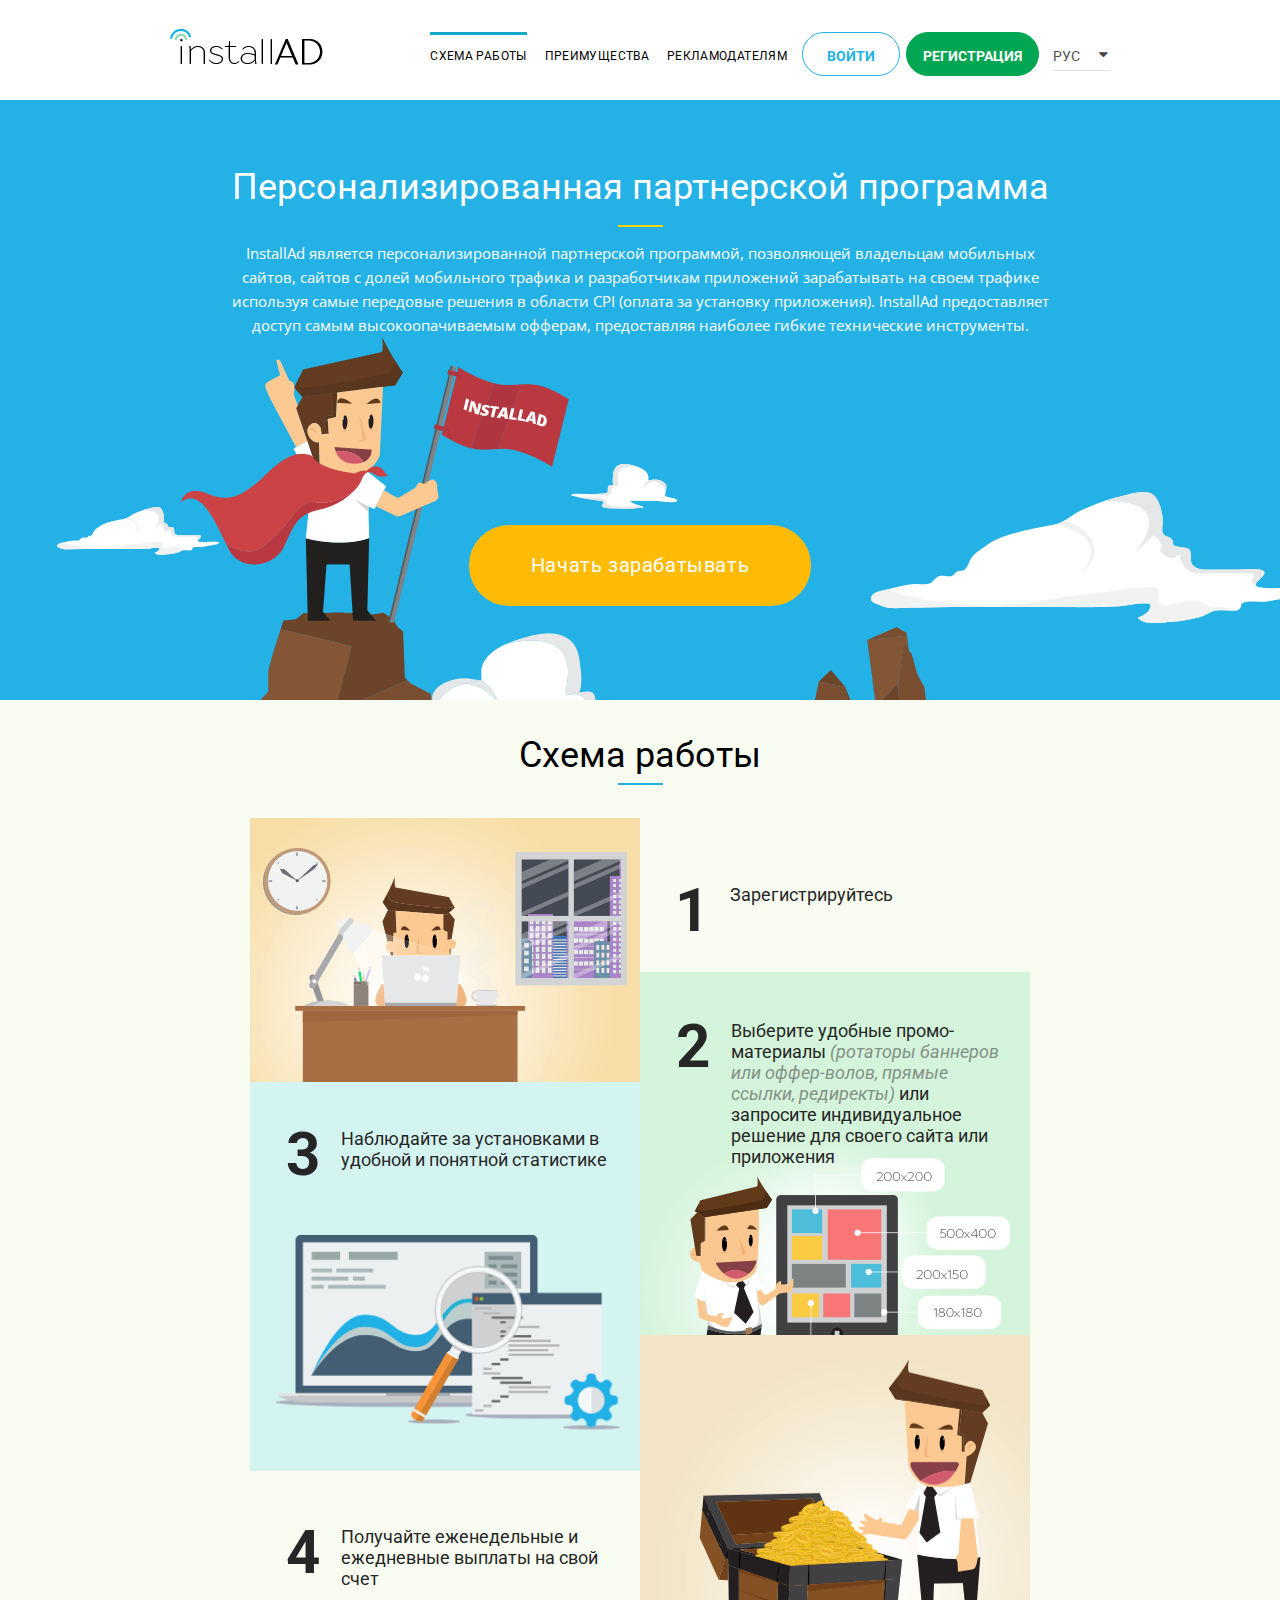
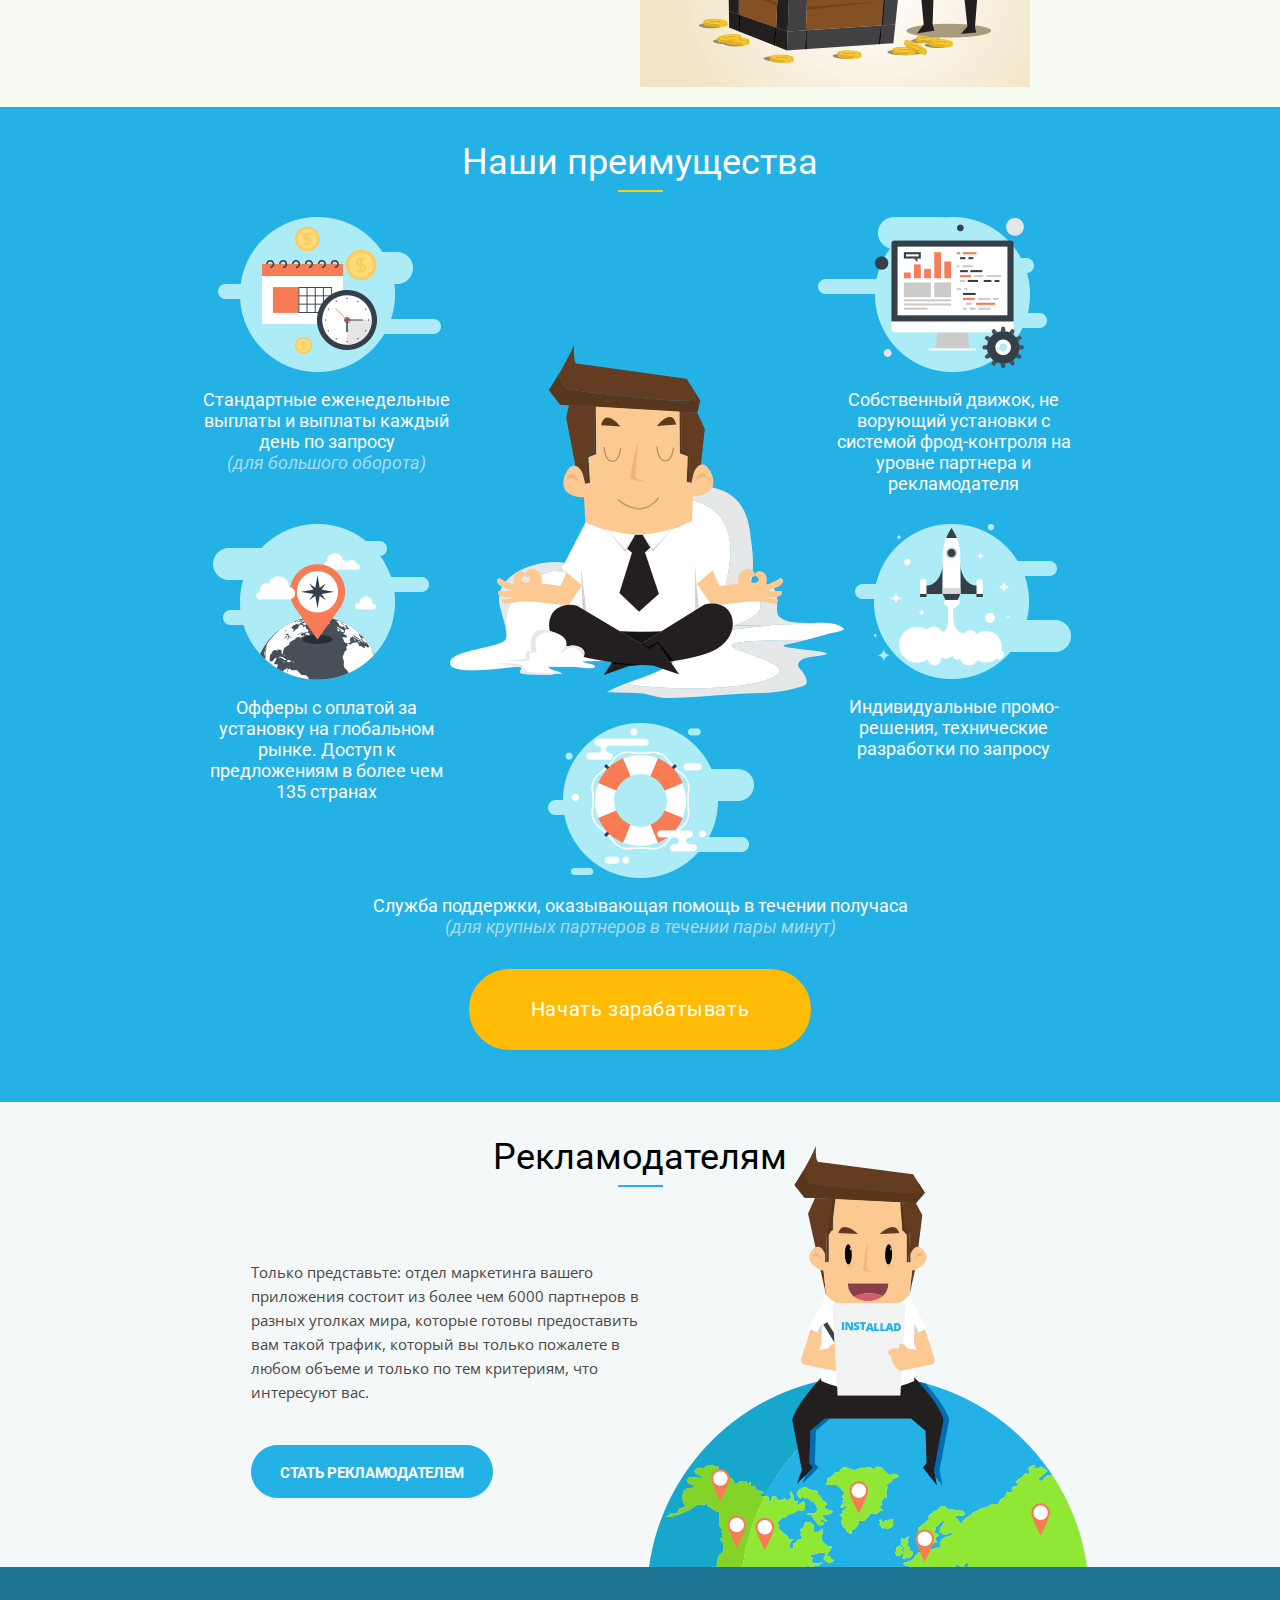
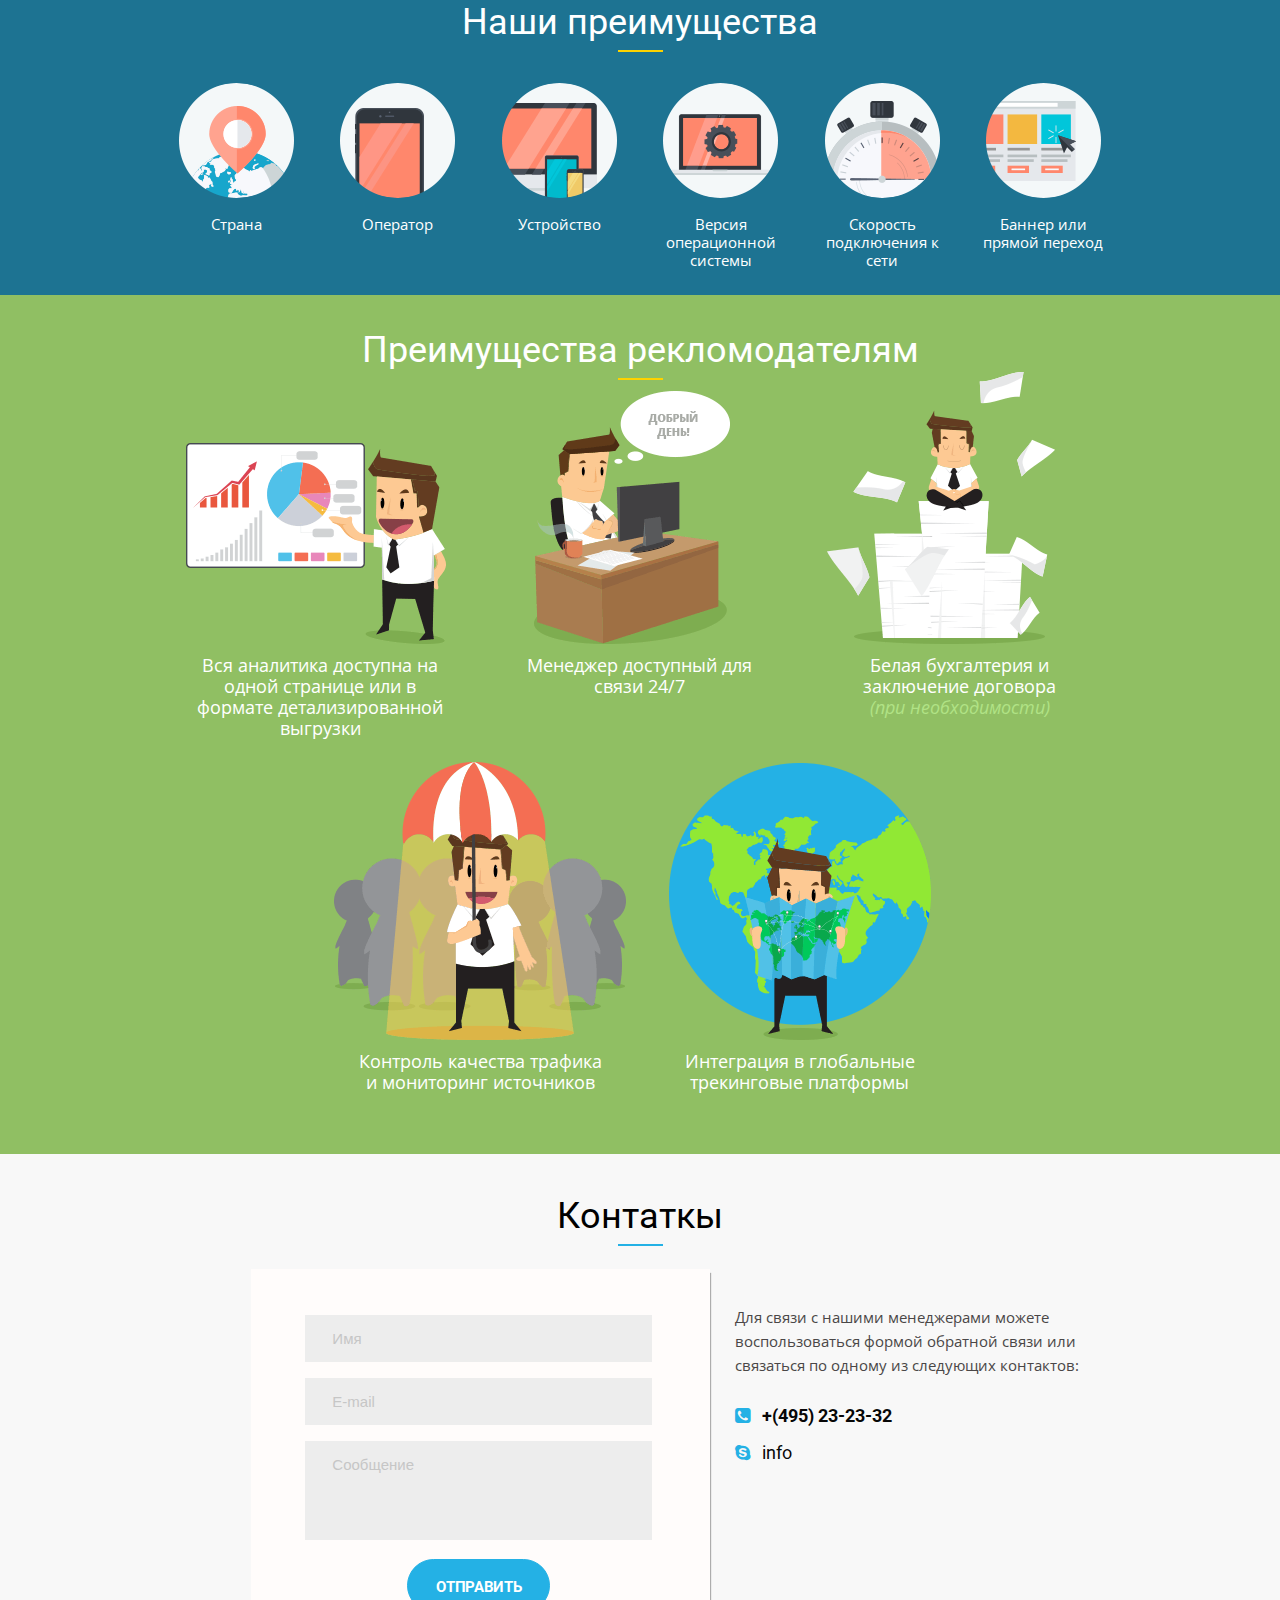
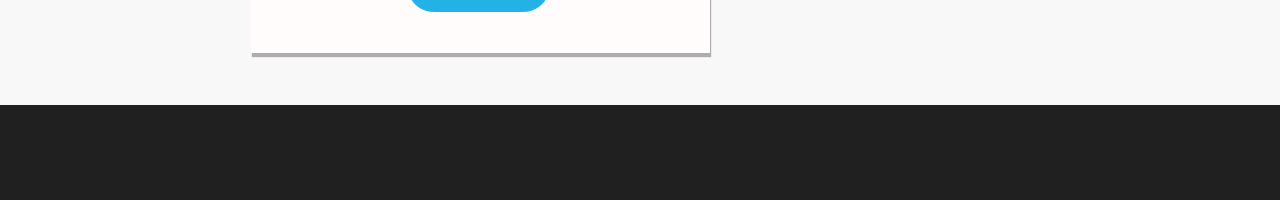
==== commit c93283c9: "20151205 4" ====
--- a/index.html
+++ b/index.html
@@ -69,7 +69,12 @@
 	<div class="main">
 		<!--SECTION PERSONALIZATION-->
 		<section class="section sect-person">
-			<div class="sect-person-bg"></div>
+			<div class="sect-person-bg">
+				<div class="bg-cloud cloud-01"></div>
+				<div class="bg-cloud cloud-02"></div>
+				<div class="bg-cloud cloud-03"></div>
+				<div class="bg-cloud cloud-04"></div>
+			</div>
 			<div class="max-wrap">
 				<div class="sect-person-holder">
 					<div class="sect-title sect-person-title"><h2>Персонализированная партнерской программа</h2></div>
@@ -319,8 +324,6 @@
 
 <!--JQuery library-->
 <script src="js/jquery-1.11.3.min.js"></script>
-<!--JQuery UI-->
-<script src="__temp/jquery-ui.min.js"></script>
 <!--Widgets-->
 <script src="js/widgets.js"></script>
 <!--Main functions-->
--- a/css/all.css
+++ b/css/all.css
@@ -1,17 +1,79 @@
 @import url(https://fonts.googleapis.com/css?family=Open+Sans|Roboto:400,400italic,700&subset=latin,cyrillic);
 @import url(../font-awesome-4.5.0/css/font-awesome.min.css);
-@import url(fonts.css);
-@import url(normalize.css);
-@import url(buttons.css);
-@import url(sp.css);
 @import url(widgets.css);
 
-/*fonts*/
-/*@import url(fonts.css);*/
-/*fonts end*/
-
 /*normalize*/
-/*@import url(normalize.css);*/
+/*! normalize,css v3.0.2 | MIT License | git.io/normalize */
+/*
+Browser support:
+- Google Chrome (latest)
+- Mozilla Firefox (latest)
+- Mozilla Firefox 4
+- Opera (latest)
+- Apple Safari 6+
+- Internet Explorer 8+
+*/
+html{ font-family: sans-serif; -ms-text-size-adjust: 100%; -webkit-text-size-adjust: 100%; }
+body{ margin: 0; }
+article, aside, details, figcaption, figure, footer, header, main, menu, nav, section, summary{ display: block; }
+audio, canvas, progress, video{ display: inline-block; vertical-align: baseline; }
+audio:not([controls]){ display: none; height: 0; }
+[hidden], template{ display: none; }
+a{ background-color: transparent; }
+a:active, a:hover{ outline: 0; }
+abbr[title]{ border-bottom: 1px dotted; }
+b, strong{ font-weight: bold; }
+dfn{ font-style: italic; }
+h1{ font-size: 2em; margin: 0.67em 0; }
+mark{ background: #ff0; color: #000; }
+small{ font-size: 80%; }
+sub, sup{ font-size: 75%; line-height: 0; position: relative; vertical-align: baseline; }
+sup{ top: -0.5em; }
+sub{ bottom: -0.25em; }
+img{ border: 0; }
+svg:not(:root){ overflow: hidden; }
+figure{ margin: 1em 40px; }
+hr{ -moz-box-sizing: content-box; box-sizing: content-box; height: 0; }
+pre{ overflow: auto; }
+code, kbd, pre, samp{ font-family: monospace, monospace; font-size: 1em; }
+button, input, optgroup, select, textarea{ color: inherit; font: inherit; margin: 0; }
+button{ overflow: visible; }
+button, select{ text-transform: none; }
+button, html input[type="button"], input[type="reset"], input[type="submit"]{ -webkit-appearance: button; cursor: pointer; }
+button[disabled], html input[disabled]{ cursor: default; }
+button::-moz-focus-inner, input::-moz-focus-inner{ border: 0; padding: 0; }
+input{ line-height: normal; }
+input[type="checkbox"], input[type="radio"]{ box-sizing: border-box; padding: 0; }
+input[type="number"]::-webkit-inner-spin-button, input[type="number"]::-webkit-outer-spin-button{ height: auto; }
+input[type="search"]{ -webkit-appearance: textfield; -moz-box-sizing: content-box; -webkit-box-sizing: content-box; box-sizing: content-box; }
+input[type="search"]::-webkit-search-cancel-button, input[type="search"]::-webkit-search-decoration{ -webkit-appearance: none; }
+fieldset{ border: 1px solid #c0c0c0; margin: 0 2px; padding: 0.35em 0.625em 0.75em; }
+legend{ border: 0; padding: 0; }
+textarea{ overflow: auto; }
+optgroup{ font-weight: bold; }
+table{ border-collapse: collapse; border-spacing: 0; }
+td, th{ padding: 0; }
+/* reset */
+* {max-height: 10000px;}
+*, *:before, *:after{ -webkit-box-sizing: border-box; -moz-box-sizing: border-box; box-sizing: border-box; }
+body{ -webkit-font-smoothing: antialiased; }
+body, html{ height: 100%; width: 100%; }
+select[disabled]{ cursor: default; }
+img{ vertical-align: top; max-width: 100%; }
+form { margin:0; padding:0; }
+input{ vertical-align: middle; }
+input[type=radio], input[type=checkbox], select{ cursor: pointer; }
+*:focus{ outline: none; -moz-outline: 3px solid #fff !important; }
+input[type="radio"]:focus{ -moz-outline-radius: 12px !important; -moz-outline-offset: 0 !important; }
+input[type="checkbox"]:focus{ -moz-outline-offset: -1px !important; -moz-outline: 1px solid #000 !important; }
+input::-ms-clear { display: none; }
+blockquote, q{ quotes: none; }
+blockquote:before, blockquote:after, q:before, q:after{ content: ''; content: none; }
+ins{ text-decoration: none; }
+del{ text-decoration: line-through; }
+fieldset{ border: none; margin: 0; padding: 0; }
+table{ border: 0; width: 100%; padding: 0; margin: 0; }
+/* reset end */
 /*normalize end*/
 
 /*------ typographic styles ------*/
@@ -93,12 +155,72 @@
 	background: none;
 }
 /*reset-ul end*/
-/*sp*/
-/*@import url(sp.css);*/
-/*sp end*/
 
 /*btn*/
-/*@import url(buttons.css);*/
+[class|="btn"],
+[class*=" btn-"]{
+	display: inline-block;
+	vertical-align: top;
+	position: relative;
+	text-align: center;
+	text-decoration:none;
+}
+[class|="btn"] input[type="submit"],
+[class*=" btn-"] input[type="submit"],
+[class|="btn"] input[type="reset"],
+[class*=" btn-"] input[type="reset"]{
+	background: url("../img/empty.png") repeat;
+	cursor: pointer;
+	display: block;
+	height: 100%;
+	left: 0;
+	position: absolute;
+	top: 0;
+	width: 100%;
+	z-index: 99;
+	border:0;
+}
+/*btn-default*/
+.btn-default{
+	font: 20px/24px 'Roboto', Arial, Helvetica, sans-serif;
+	color: #fff;
+	padding: 26px 26px 27px;
+	letter-spacing: 0.03em;
+	border: 2px solid #ffbb05;
+	background: #ffbb05;
+	border-radius: 82px;
+	-webkit-transition: 0.2s;
+	transition: 0.2s;
+	min-width: 342px;
+}
+.btn-default:hover{
+	box-shadow: 0 0 0 3px #fff;
+}
+/*btn-default end*/
+
+/*btn-default-alt*/
+
+.btn-default-alt{
+	padding: 18px 28px 14px;
+	font: 700 15px/19px 'Roboto', Arial, Helvetica, sans-serif;
+	color: #fff;
+	letter-spacing: -0.02em;
+	text-transform: uppercase;
+	border: 1px solid #24b1e5;
+	background: #24b1e5;
+	border-radius: 54px;
+	-webkit-transition: 0.2s;
+	transition: 0.2s;
+}
+.btn-default-alt:hover{
+	border-color: #3bbbea;
+	background: #3bbbea;
+}
+.btn-default-alt:active{
+	background: #0d99e5;
+	border-color: #0d99e5;
+}
+/*btn-default-alt end*/
 /*btn end*/
 
 /*elements form style*/
@@ -192,18 +314,6 @@
 .form-line{
 	padding: 0 0 10px;
 }
-.label-holder{
-	padding: 0 0 10px;
-}
-.label-holder,
-label{
-	color: #000;
-	font-size: 13px;
-	line-height: 15px;
-}
-.form-buttons{
-	padding: 0;
-}
 /*form focus*/
 input[type="text"]:focus,
 input[type="password"]:focus,
@@ -258,88 +368,6 @@
 /*radio and checkbox end*/
 /*form error end*/
 /*elements form style end*/
-
-/*unordered list (UL) styling*/
-.default-list{
-	padding: 0 0 15px;
-}
-.default-list li{
-	padding: 0 0 10px 25px;
-	position: relative;
-}
-.default-list li:after{
-	content: '';
-	position: absolute;
-	left: 5px;
-	top: 5px;
-	height: 5px;
-	width: 5px;
-	background: #7e7e7e;
-	border-radius: 50%;
-}
-/*unordered list (UL) styling end*/
-
-/*numbered list (OL) styling*/
-.decimal-list{
-	counter-reset: section;
-	padding: 0 0 10px;
-	font-size: 12px;
-	line-height: 1.333;
-}
-.decimal-list:after{
-	content: "";
-	display: block;
-	clear: both;
-}
-.decimal-list > li{
-	counter-increment: section;
-	height: 1%;
-	overflow: hidden;
-	padding: 0 0 10px 50px;
-}
-.decimal-list > li:before{
-	float: left;
-	text-align: center;
-	width: 20px; /*ширина контейнера с номером*/
-	height: 20px; /*высота контейнера с номером*/
-	content: counter(section); /*content: counter(section) ".";*/
-	border: 1px solid #000; /*бордер на нумерации*/
-	line-height: 20px;
-	padding: 3px; /*внутренние отступы в контейнере с номером*/
-	margin: 0 10px 0 -40px; /*выдижение контейнера за пределы пункта меню*/
-}
-/*numbered list (OL) styling end*/
-
-/*default table styling*/
-.default-table{
-	width: 100%;
-	border: none;
-	margin-bottom: 20px;
-}
-.default-table td,
-.default-table th{
-	padding: 10px;
-	font-size: 15px;
-	line-height: 1.26;
-	background-color: #e8e8e3;
-	border: 2px solid #f7f7f7;
-	text-align: center;
-}
-.default-table tbody td{
-	vertical-align: top;
-}
-.default-table thead th:first-child,
-.default-table tbody td:first-child{
-	text-align: left;
-}
-.default-table thead th{
-	color: #676556;
-	font-size: 15px;
-	font-weight: bold;
-	vertical-align: top;
-	background-color: #deddd8;
-}
-/*default table styling end*/
 
 .max-wrap{
 	max-width: 960px;
@@ -680,7 +708,13 @@
 .sect-person{
 	position: relative;
 	background: #24b1e5;
-}
+	overflow: hidden;
+}
+.sect-person .max-wrap{
+	position: relative;
+	z-index: 4;
+}
+/*background section personalization*/
 .sect-person-bg{
 	content: '';
 	position: absolute;
@@ -689,10 +723,79 @@
 	height: 363px;
 	width: 1257px;
 	margin: 0 0 0 -583px;
-	background: url(../img/bg-personalization.png) no-repeat 0 100%;
 	-webkit-background-size: contain;
 	background-size: contain;
 }
+.sect-person-bg:before{
+	content: '';
+	position: absolute;
+	width: 100%;
+	height: 100%;
+	top: 0;
+	left: 0;
+	background: url(../img/bg-personalization-zero.png) no-repeat 0 100%;
+	z-index: 2;
+}
+.bg-cloud{
+	position: absolute;
+	opacity: 0;
+}
+.cloud-01{
+	background-image: url(../img/cloud-01.png);
+	width: 163px;
+	height: 49px;
+	left: 0;
+	top: 169px;
+	-webkit-transition: all 8.2s;
+	transition: all 8.2s;
+	-webkit-transform: translate(-1400px, 0);
+	-ms-transform: translate(-1400px, 0);
+	transform: translate(-1400px, 0);
+}
+.cloud-02{
+	background-image: url(../img/cloud-02.png);
+	width: 267px;
+	height: 126px;
+	left: 375px;
+	top: 296px;
+	-webkit-transition: all 4.8s;
+	transition: all 4.8s;
+	-webkit-transform: translate(-800px, 0) scale(0.6, 0.6);
+	-ms-transform: translate(-800px, 0) scale(0.6, 0.6);
+	transform: translate(-800px, 0) scale(0.6, 0.6);
+}
+.cloud-03{
+	background-image: url(../img/cloud-03.png);
+	width: 106px;
+	height: 45px;
+	left: 514px;
+	top: 127px;
+	opacity: 1;
+	-webkit-transition: all 9.4s;
+	transition: all 9.4s;
+	-webkit-transform: translate(-1500px, 0);
+	-ms-transform: translate(-1500px, 0);
+	transform: translate(-1500px, 0);
+}
+.cloud-04{
+	background-image: url(../img/cloud-04.png);
+	width: 443px;
+	height: 131px;
+	left: 814px;
+	top: 155px;
+	-webkit-transition: all 12.4s ease-in-out;
+	transition: all 12.4s ease-in-out;
+	-webkit-transform: translate(-1600px, 0) scale(0.3, 0.3);
+	-ms-transform: translate(-1600px, 0) scale(0.3, 0.3);
+	transform: translate(-1600px, 0) scale(0.3, 0.3);
+}
+.load-ready .bg-cloud{
+	opacity: 1;
+	-webkit-transform: translate(0, 0) scale(1, 1);
+	-ms-transform: translate(0, 0) scale(1, 1);
+	transform: translate(0, 0) scale(1, 1);
+}
+/*background section personalization end*/
 .sect-person-holder{
 	padding: 67px 0 343px;
 	position: relative;
